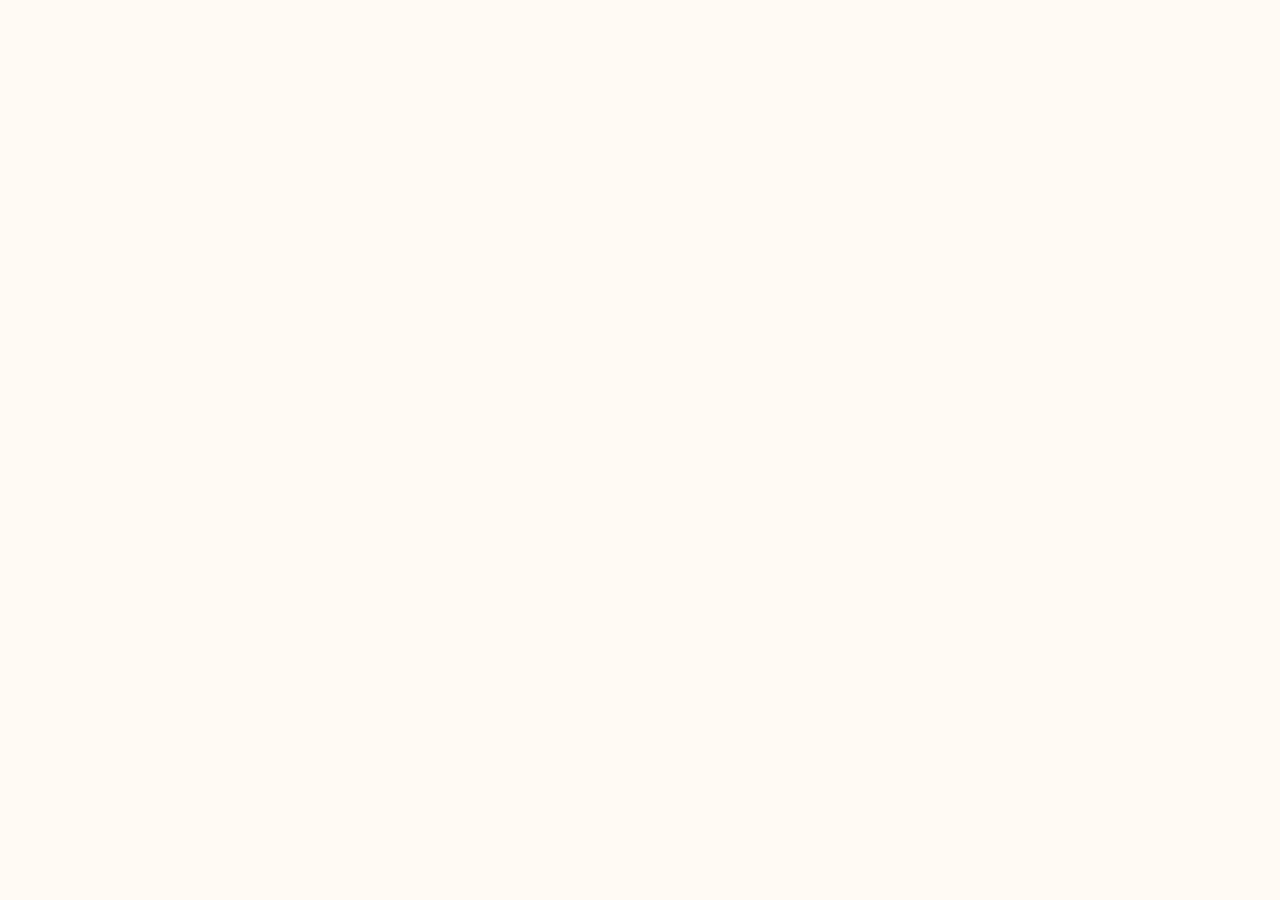
==== index.html @ 05011054 "Tier projection: exclude VoIP from unit count (VoIP doesn't pay bonus)" ====
<!DOCTYPE html>
<html lang="en">
<head>
  <meta charset="UTF-8">
  <meta name="viewport" content="width=device-width, initial-scale=1.0">
  <title>aptel</title>

  <!-- Favicon (swaps to white on dark tab bars) -->
  <link rel="icon" type="image/png" href="references/logos/aptel-symbol-black.png" media="(prefers-color-scheme: light)">
  <link rel="icon" type="image/png" href="references/logos/aptel-symbol-white.png" media="(prefers-color-scheme: dark)">

  <!-- Fonts -->
  <link rel="preconnect" href="https://fonts.googleapis.com">
  <link rel="preconnect" href="https://fonts.gstatic.com" crossorigin>
  <link href="https://fonts.googleapis.com/css2?family=DM+Sans:wght@400;500;600;700;800&family=Inter:wght@400;500;600;700;800&display=swap" rel="stylesheet">

  <!-- Chart.js -->
  <script src="https://cdn.jsdelivr.net/npm/chart.js@4.4.1/dist/chart.umd.min.js"></script>

  <!-- Styles -->
  <link rel="stylesheet" href="css/styles.css?v=20260312i">
</head>
<body>

<!-- ═══════════════════════════════════════════════════════
     LOGIN SCREEN
     ═══════════════════════════════════════════════════════ -->
<div id="login-screen" class="login-screen" style="display:none">
  <div class="login-card">
    <div class="login-logo-wrap"><img id="login-logo" src="references/logos/aptel-symbol-black.png" alt="Aptel"></div>
    <div class="login-step-title">Sign In</div>
    <div class="login-step-subtitle">Enter your email to access the dashboard</div>

    <!-- STEP 1: Email -->
    <div id="login-email-wrap">
      <input id="login-email" class="login-input" type="email" placeholder="Enter your email" autocomplete="email">
    </div>

    <!-- STEP 2a: Enter existing PIN -->
    <div id="login-pin-wrap" style="display:none">
      <input id="login-pin" class="login-input login-pin-input" type="password" inputmode="numeric" pattern="[0-9]*" maxlength="6" placeholder="Enter your PIN" autocomplete="off">
    </div>

    <!-- STEP 2b: Create new PIN (first login) -->
    <div id="login-pin-create-wrap" style="display:none">
      <input id="login-pin-new" class="login-input login-pin-input" type="password" inputmode="numeric" pattern="[0-9]*" maxlength="6" placeholder="Create a 4-6 digit PIN" autocomplete="off">
      <input id="login-pin-confirm" class="login-input login-pin-input" type="password" inputmode="numeric" pattern="[0-9]*" maxlength="6" placeholder="Confirm your PIN" autocomplete="off">
    </div>

    <button id="login-btn" class="login-btn">Continue</button>
    <div id="login-error" class="login-error"></div>

    <div id="login-back-link" style="display:none">&larr; Use a different email</div>
  </div>
</div>

<!-- ═══════════════════════════════════════════════════════
     LOADING SCREEN
     ═══════════════════════════════════════════════════════ -->
<div id="loading-screen" style="display:flex;position:fixed;inset:0;z-index:9000;background:#FEFAF3;align-items:center;justify-content:center;flex-direction:column">
  <img id="loading-logo" src="references/logos/aptel-full-black.png" alt="Aptel" style="height:80px;max-width:260px;width:auto;margin-bottom:28px;opacity:0.85;object-fit:contain">
  <div class="loading-spinner"></div>
  <div id="loading-text" style="margin-top:20px;font-family:'Cerebri Sans','DM Sans','Inter',sans-serif;font-size:13px;font-weight:600;letter-spacing:1px;text-transform:uppercase;color:#708090">Loading...</div>
</div>

<!-- ═══════════════════════════════════════════════════════
     MAIN CONTAINER
     ═══════════════════════════════════════════════════════ -->
<div class="container" style="display:none">

  <!-- HEADER (sticky) -->
  <header>
    <div class="header-top">
      <div class="logo-area">
        <img id="header-office-icon" class="header-office-icon" src="references/logos/aptel-symbol-black.png" alt="Office">
        <span id="header-office-name" class="header-office-name"></span>
        <div class="header-label-group">
          <span class="week-label">Weekly Leaderboard</span>
          <div class="live-badge">
            <span class="live-dot"></span>
            Live
          </div>
        </div>
      </div>

      <div class="header-right">
        <span id="last-updated-text" class="last-updated"></span>
        <button class="refresh-btn" onclick="App.manualRefresh()" title="Refresh data">
          <svg width="14" height="14" viewBox="0 0 24 24" fill="none" stroke="currentColor" stroke-width="2.5" stroke-linecap="round" stroke-linejoin="round">
            <path d="M23 4v6h-6"/>
            <path d="M1 20v-6h6"/>
            <path d="M3.51 9a9 9 0 0114.85-3.36L23 10M1 14l4.64 4.36A9 9 0 0020.49 15"/>
          </svg>
        </button>
        <div id="office-switcher" style="display:none;position:relative">
          <button id="office-switcher-btn" onclick="App.toggleOfficeSwitcher()"
            style="display:flex;align-items:center;gap:6px;background:none;border:1px solid rgba(0,0,0,0.2);border-radius:8px;padding:5px 12px;color:var(--white);font-family:'Neue Haas Grotesk','Helvetica Neue','Inter',sans-serif;font-size:11px;font-weight:700;letter-spacing:0.5px;cursor:pointer">
            <span id="office-switcher-name" style="max-width:120px;overflow:hidden;text-overflow:ellipsis;white-space:nowrap"></span>
            <svg width="10" height="10" viewBox="0 0 24 24" fill="none" stroke="currentColor" stroke-width="3" stroke-linecap="round" stroke-linejoin="round"><path d="M6 9l6 6 6-6"/></svg>
          </button>
          <div id="office-switcher-menu" style="display:none;position:absolute;top:100%;right:0;margin-top:4px;min-width:180px;background:#FFFFFF;border:1px solid rgba(0,0,0,0.15);border-radius:10px;box-shadow:0 8px 24px rgba(0,0,0,0.12);z-index:100;overflow:hidden"></div>
        </div>
        <div id="header-user-info" style="display:none;text-align:right;margin-right:2px">
          <div id="header-user-name" style="font-family:'Neue Montreal','Inter',sans-serif;font-size:13px;font-weight:700;color:var(--white);letter-spacing:0.3px"></div>
          <div id="header-user-role" style="font-family:'Helvetica Neue','Inter',sans-serif;font-size:10px;color:var(--silver-dim);letter-spacing:0.3px;text-transform:uppercase"></div>
        </div>
        <button onclick="App.logout()" title="Sign out" style="background:none;border:1px solid rgba(229,86,74,0.3);border-radius:6px;padding:5px 10px;color:#E5564A;font-family:'Neue Haas Grotesk','Helvetica Neue','Inter',sans-serif;font-size:10px;font-weight:700;letter-spacing:0.5px;text-transform:uppercase;cursor:pointer">Logout</button>
      </div>
    </div>

    <!-- NAV TABS — grouped: Post Sale | Personal | Team | Office -->
    <nav id="main-nav">
      <!-- POST SALE (pinned left, own category) -->
      <button class="nav-tab" id="nav-post-sale" onclick="App.navTo('postSale')" style="display:none">Post Sale</button>
      <span class="nav-separator" id="nav-sep-0" style="display:none"></span>

      <!-- PERSONAL GROUP -->
      <button class="nav-tab" id="nav-profile" onclick="App.navTo('profile')">My Profile</button>
      <button class="nav-tab" id="nav-my-orders" onclick="App.navTo('myOrders')" style="display:none">My Orders</button>

      <!-- SEPARATOR 1: Personal | Team -->
      <span class="nav-separator" id="nav-sep-1" style="display:none"></span>

      <!-- TEAM GROUP -->
      <button class="nav-tab" id="nav-team" onclick="App.navTo('team')" style="display:none"><span id="nav-team-label">My Team</span></button>
      <button class="nav-tab nav-tab-edit" id="nav-team-edit" onclick="App.handleTeamEditClick()" title="Customize team" style="position:relative;display:none">
        <span id="edit-unlock-badge" style="display:none;position:absolute;top:2px;right:2px;width:8px;height:8px;background:#f97316;border-radius:50%;border:2px solid var(--black)"></span>
      </button>
      <button class="nav-tab" id="nav-team-roster" onclick="App.navTo('teamRoster')" style="display:none">Roster</button>

      <!-- SEPARATOR 2: Team | Office (or Personal | Office) -->
      <span class="nav-separator" id="nav-sep-2" style="display:none"></span>

      <!-- OFFICE GROUP -->
      <button class="nav-tab" id="nav-all-orders" onclick="App.navTo('allOrders')" style="display:none">All Orders</button>
      <button class="nav-tab" id="nav-people" onclick="App.navTo('roster')" style="position:relative;display:none">
        People
        <span id="roster-notif-badge" style="display:none;position:absolute;top:4px;right:4px;min-width:16px;height:16px;background:#f97316;border-radius:8px;border:2px solid var(--black);font-size:9px;font-weight:700;color:#fff;align-items:center;justify-content:center;padding:0 3px;font-family:'Helvetica Neue','Inter',sans-serif;letter-spacing:0">0</span>
      </button>
      <button class="nav-tab" id="nav-teams" onclick="App.navTo('teams')" style="display:none">Teams</button>
      <button class="nav-tab" id="nav-leaderboard" onclick="App.navTo('leaderboard')">Leaderboard</button>
      <button class="nav-tab" id="nav-payroll" onclick="App.navTo('payroll')" style="display:none">Payroll</button>
      <button class="nav-tab" id="nav-office" onclick="App.navTo('office')" style="display:none">Office</button>
    </nav>
  </header>

  <!-- ════════════════════════════════════════════════
       TEAM CUSTOMIZE MODAL
       ════════════════════════════════════════════════ -->
  <div id="team-customize-modal" style="display:none;position:fixed;inset:0;z-index:2000;background:rgba(0,0,0,0.35);align-items:center;justify-content:center">
    <div style="background:var(--card-bg);border:1px solid rgba(0,0,0,0.25);border-radius:16px;padding:32px;width:min(420px,90vw);box-shadow:0 8px 32px rgba(0,0,0,0.2)">
      <div style="font-family:'Neue Montreal','Inter',sans-serif;font-size:22px;font-weight:700;color:var(--white);margin-bottom:4px">Customize Your Team</div>
      <div style="font-size:12px;color:var(--silver-dim);margin-bottom:24px">Changes how your team appears on the leaderboard</div>
      <label style="font-family:'Helvetica Neue','Inter',sans-serif;font-size:11px;letter-spacing:0.5px;text-transform:uppercase;color:var(--silver-dim);display:block;margin-bottom:8px">Team Emoji</label>
      <div id="emoji-picker" style="display:flex;flex-wrap:wrap;gap:8px;margin-bottom:6px;font-size:22px"></div>
      <div style="font-size:11px;color:var(--silver-dim);margin-bottom:20px">Selected: <span id="emoji-display" style="font-size:18px"></span></div>
      <label style="font-family:'Helvetica Neue','Inter',sans-serif;font-size:11px;letter-spacing:0.5px;text-transform:uppercase;color:var(--silver-dim);display:block;margin-bottom:8px">Team Name</label>
      <input id="team-name-input" type="text" placeholder="Enter team name..."
        style="width:100%;box-sizing:border-box;background:#F5F2EE;border:1px solid rgba(0,0,0,0.3);border-radius:8px;padding:10px 14px;color:var(--white);font-family:'Cerebri Sans','DM Sans','Inter',sans-serif;font-size:15px;outline:none;margin-bottom:24px">
      <div style="display:flex;gap:10px">
        <button onclick="App.saveTeamCustomize()" style="flex:1;background:var(--blue-core);border:none;border-radius:8px;padding:10px;color:#fff;font-family:'Neue Haas Grotesk','Helvetica Neue','Inter',sans-serif;font-size:14px;font-weight:700;letter-spacing:0.5px;text-transform:uppercase;cursor:pointer">Save</button>
        <button onclick="App.closeTeamCustomize()" style="flex:1;background:#F5F2EE;border:1px solid rgba(0,0,0,0.2);border-radius:8px;padding:10px;color:var(--silver);font-family:'Neue Haas Grotesk','Helvetica Neue','Inter',sans-serif;font-size:14px;font-weight:700;letter-spacing:0.5px;text-transform:uppercase;cursor:pointer">Cancel</button>
      </div>
    </div>
  </div>

  <!-- ════════════════════════════════════════════════
       UNLOCK REQUEST MODAL (JD sees when not unlocked)
       ════════════════════════════════════════════════ -->
  <div id="unlock-request-modal" style="display:none;position:fixed;inset:0;z-index:2000;background:rgba(0,0,0,0.35);align-items:center;justify-content:center">
    <div style="background:var(--card-bg);border:1px solid rgba(0,0,0,0.25);border-radius:16px;padding:32px;width:min(400px,90vw);text-align:center;box-shadow:0 8px 32px rgba(0,0,0,0.2)">
      <div style="font-size:40px;margin-bottom:12px"></div>
      <div style="font-family:'Neue Montreal','Inter',sans-serif;font-size:22px;font-weight:700;color:var(--white);margin-bottom:8px">Request Edit Access</div>
      <div style="font-size:13px;color:var(--silver-dim);margin-bottom:24px;line-height:1.6">Team customization requires approval from an Admin or Owner. Send a request to unlock this feature.</div>
      <div id="unlock-request-status"></div>
      <div style="display:flex;gap:10px">
        <button id="unlock-send-btn" onclick="App.sendUnlockRequest()" style="flex:1;background:var(--blue-core);border:none;border-radius:8px;padding:10px;color:#fff;font-family:'Neue Haas Grotesk','Helvetica Neue','Inter',sans-serif;font-size:14px;font-weight:700;letter-spacing:0.5px;text-transform:uppercase;cursor:pointer">Send Request</button>
        <button onclick="App.closeUnlockModal()" style="flex:1;background:#F5F2EE;border:1px solid rgba(0,0,0,0.2);border-radius:8px;padding:10px;color:var(--silver);font-family:'Neue Haas Grotesk','Helvetica Neue','Inter',sans-serif;font-size:14px;font-weight:700;letter-spacing:0.5px;text-transform:uppercase;cursor:pointer">Cancel</button>
      </div>
    </div>
  </div>

  <!-- ════════════════════════════════════════════════
       ROSTER PAGE (People Management)
       ════════════════════════════════════════════════ -->
  <div id="roster-page" style="display:none">
    <div style="max-width:1100px;margin:0 auto;padding:24px 0 80px">

      <!-- Header -->
      <div style="display:flex;align-items:center;justify-content:space-between;padding-bottom:20px;border-bottom:1px solid rgba(0,0,0,0.3);margin-bottom:28px">
        <div style="display:flex;align-items:center;gap:16px">
          <div>
            <div style="display:flex;align-items:center;gap:16px">
              <div style="font-family:'Neue Montreal','Inter',sans-serif;font-size:32px;font-weight:700;color:var(--white);letter-spacing:0.5px">People</div>
              <button id="add-member-btn" onclick="App.openAddMemberModal()" style="display:none;background:var(--blue-core);border:none;border-radius:8px;padding:8px 16px;color:#fff;font-family:'Neue Haas Grotesk','Helvetica Neue','Inter',sans-serif;font-size:12px;font-weight:700;letter-spacing:0.5px;text-transform:uppercase;cursor:pointer">+ Add Member</button>
              <button id="roster-refresh-btn" onclick="App.refreshRoster()" style="background:none;border:1px solid rgba(0,0,0,0.3);border-radius:8px;padding:8px 12px;color:var(--blue-core);font-family:'Neue Haas Grotesk','Helvetica Neue','Inter',sans-serif;font-size:12px;font-weight:700;letter-spacing:0.5px;text-transform:uppercase;cursor:pointer">&#x21bb; Refresh</button>
            </div>
            <div style="font-size:12px;color:var(--silver-dim);margin-top:4px" id="roster-subtitle"></div>
          </div>
        </div>
        <!-- Pending unlock requests badge -->
        <div id="pending-requests-section" style="display:none;background:rgba(249,115,22,0.12);border:1px solid rgba(249,115,22,0.3);border-radius:10px;padding:12px 16px">
          <div style="font-family:'Helvetica Neue','Inter',sans-serif;font-size:11px;letter-spacing:0.5px;text-transform:uppercase;color:#f97316;margin-bottom:8px">Pending Unlock Requests</div>
          <div id="pending-requests-list"></div>
        </div>
      </div>

      <!-- Active / Deactivated sub-tabs -->
      <div style="margin-bottom:16px">
        <div class="view-toggle-group">
          <button class="view-toggle active" id="roster-tab-active" onclick="Roster.setStatusTab('active')">Active</button>
          <button class="view-toggle" id="roster-tab-deactivated" onclick="Roster.setStatusTab('deactivated')">Deactivated</button>
        </div>
      </div>

      <!-- Filter Bar -->
      <div id="roster-filters" style="display:flex;flex-wrap:wrap;align-items:center;gap:10px;margin-bottom:16px">
        <input id="roster-search" type="text" placeholder="Search by name..."
          oninput="Roster.applyFilters()"
          style="flex:1;min-width:160px;background:#FFFFFF;border:1px solid rgba(0,0,0,0.2);border-radius:8px;padding:8px 12px;color:var(--white);font-family:'Cerebri Sans','DM Sans','Inter',sans-serif;font-size:13px;outline:none">
        <select id="roster-filter-team" onchange="Roster.applyFilters()"
          style="background:#FFFFFF;border:1px solid rgba(0,0,0,0.2);border-radius:8px;padding:8px 12px;color:var(--white);font-family:'Cerebri Sans','DM Sans','Inter',sans-serif;font-size:12px;cursor:pointer;outline:none">
          <option value="">All Teams</option>
        </select>
        <select id="roster-filter-role" onchange="Roster.applyFilters()"
          style="background:#FFFFFF;border:1px solid rgba(0,0,0,0.2);border-radius:8px;padding:8px 12px;color:var(--white);font-family:'Cerebri Sans','DM Sans','Inter',sans-serif;font-size:12px;cursor:pointer;outline:none">
          <option value="">All Roles</option>
        </select>
        <select id="roster-sort" onchange="Roster.applyFilters()"
          style="background:#FFFFFF;border:1px solid rgba(0,0,0,0.2);border-radius:8px;padding:8px 12px;color:var(--white);font-family:'Cerebri Sans','DM Sans','Inter',sans-serif;font-size:12px;cursor:pointer;outline:none">
          <option value="name-asc">Name A–Z</option>
          <option value="name-desc">Name Z–A</option>
          <option value="role-desc">Role (highest first)</option>
          <option value="role-asc">Role (lowest first)</option>
          <option value="team-asc">Team A–Z</option>
        </select>
      </div>

      <!-- Roster Table -->
      <div id="roster-count" style="font-family:'Helvetica Neue','Inter',sans-serif;font-size:11px;letter-spacing:0.5px;text-transform:uppercase;color:var(--silver-dim);margin-bottom:8px"></div>
      <div style="background:#FFFFFF;border:1px solid rgba(0,0,0,0.2);border-radius:12px;overflow:hidden">
        <table style="width:100%;border-collapse:collapse" id="roster-table">
          <thead>
            <tr style="background:#F5F2EE">
              <th style="text-align:left;padding:12px 16px;font-family:'Helvetica Neue','Inter',sans-serif;font-size:11px;letter-spacing:0.5px;color:var(--silver-dim);text-transform:uppercase">Name</th>
              <th style="text-align:left;padding:12px 16px;font-family:'Helvetica Neue','Inter',sans-serif;font-size:11px;letter-spacing:0.5px;color:var(--silver-dim);text-transform:uppercase">Role</th>
              <th style="text-align:left;padding:12px 16px;font-family:'Helvetica Neue','Inter',sans-serif;font-size:11px;letter-spacing:0.5px;color:var(--silver-dim);text-transform:uppercase">Team</th>
              <th style="text-align:left;padding:12px 16px;font-family:'Helvetica Neue','Inter',sans-serif;font-size:11px;letter-spacing:0.5px;color:var(--silver-dim);text-transform:uppercase">Phone</th>
              <th style="text-align:center;padding:12px 16px;font-family:'Helvetica Neue','Inter',sans-serif;font-size:11px;letter-spacing:0.5px;color:var(--silver-dim);text-transform:uppercase">Status</th>
            </tr>
          </thead>
          <tbody id="roster-body"></tbody>
        </table>
      </div>
    </div>
  </div>

  <!-- ════════════════════════════════════════════════
       TEAM ROSTER PAGE (Scoped Team Management)
       ════════════════════════════════════════════════ -->
  <div id="team-roster-page" style="display:none">
    <div style="max-width:1100px;margin:0 auto;padding:24px 0 80px">

      <!-- Header -->
      <div style="display:flex;align-items:center;justify-content:space-between;padding-bottom:20px;border-bottom:1px solid rgba(0,0,0,0.3);margin-bottom:28px">
        <div>
          <div style="display:flex;align-items:center;gap:16px">
            <div style="font-family:'Neue Montreal','Inter',sans-serif;font-size:32px;font-weight:700;color:var(--white);letter-spacing:0.5px" id="team-roster-title">Roster</div>
            <button id="team-roster-add-btn" onclick="App.openAddMemberModal(App._teamRosterTeamName)"
              style="background:var(--blue-core);border:none;border-radius:8px;padding:8px 16px;color:#fff;font-family:'Neue Haas Grotesk','Helvetica Neue','Inter',sans-serif;font-size:12px;font-weight:700;letter-spacing:0.5px;text-transform:uppercase;cursor:pointer">+ Add Member</button>
          </div>
          <div style="font-size:12px;color:var(--silver-dim);margin-top:4px" id="team-roster-subtitle"></div>
        </div>
      </div>

      <!-- Active / Deactivated sub-tabs -->
      <div style="margin-bottom:16px">
        <div class="view-toggle-group">
          <button class="view-toggle active" id="team-roster-tab-active" onclick="App.setTeamRosterStatusTab('active')">Active</button>
          <button class="view-toggle" id="team-roster-tab-deactivated" onclick="App.setTeamRosterStatusTab('deactivated')">Deactivated</button>
        </div>
      </div>

      <!-- Filters -->
      <div style="display:flex;flex-wrap:wrap;align-items:center;gap:10px;margin-bottom:16px">
        <input id="team-roster-search" type="text" placeholder="Search by name..."
          oninput="App.filterTeamRoster()"
          style="flex:1;min-width:160px;background:#FFFFFF;border:1px solid rgba(0,0,0,0.2);border-radius:8px;padding:8px 12px;color:var(--white);font-family:'Cerebri Sans','DM Sans','Inter',sans-serif;font-size:13px;outline:none">
      </div>

      <!-- Count -->
      <div id="team-roster-count" style="font-family:'Helvetica Neue','Inter',sans-serif;font-size:11px;letter-spacing:0.5px;text-transform:uppercase;color:var(--silver-dim);margin-bottom:8px"></div>

      <!-- Table -->
      <div style="background:#FFFFFF;border:1px solid rgba(0,0,0,0.2);border-radius:12px;overflow:hidden">
        <table style="width:100%;border-collapse:collapse">
          <thead>
            <tr style="background:#F5F2EE">
              <th style="text-align:left;padding:12px 16px;font-family:'Helvetica Neue','Inter',sans-serif;font-size:11px;letter-spacing:0.5px;color:var(--silver-dim);text-transform:uppercase">Name</th>
              <th style="text-align:left;padding:12px 16px;font-family:'Helvetica Neue','Inter',sans-serif;font-size:11px;letter-spacing:0.5px;color:var(--silver-dim);text-transform:uppercase">Role</th>
              <th style="text-align:center;padding:12px 16px;font-family:'Helvetica Neue','Inter',sans-serif;font-size:11px;letter-spacing:0.5px;color:var(--silver-dim);text-transform:uppercase">Status</th>
            </tr>
          </thead>
          <tbody id="team-roster-body"></tbody>
        </table>
      </div>
    </div>
  </div>

  <!-- ════════════════════════════════════════════════
       TEAMS MANAGEMENT PAGE
       ════════════════════════════════════════════════ -->
  <div id="teams-page" style="display:none">
    <div style="max-width:1100px;margin:0 auto;padding:24px 0 80px">
      <div style="display:flex;align-items:center;justify-content:space-between;padding-bottom:20px;border-bottom:1px solid rgba(0,0,0,0.3);margin-bottom:28px">
        <div>
          <div style="display:flex;align-items:center;gap:16px">
            <div style="font-family:'Neue Montreal','Inter',sans-serif;font-size:32px;font-weight:700;color:var(--white);letter-spacing:0.5px">Teams</div>
            <button id="create-team-btn" onclick="App.openCreateTeamModal()" style="background:var(--blue-core);border:none;border-radius:8px;padding:8px 16px;color:#fff;font-family:'Neue Haas Grotesk','Helvetica Neue','Inter',sans-serif;font-size:12px;font-weight:700;letter-spacing:0.5px;text-transform:uppercase;cursor:pointer">+ Create Team</button>
          </div>
          <div style="font-size:12px;color:var(--silver-dim);margin-top:4px" id="teams-subtitle"></div>
        </div>
      </div>
      <div style="background:#FFFFFF;border:1px solid rgba(0,0,0,0.2);border-radius:12px;overflow:hidden">
        <table style="width:100%;border-collapse:collapse">
          <thead>
            <tr style="background:#F5F2EE">
              <th style="text-align:left;padding:12px 16px;font-family:'Helvetica Neue','Inter',sans-serif;font-size:11px;letter-spacing:0.5px;color:var(--silver-dim);text-transform:uppercase">Team</th>
              <th style="text-align:left;padding:12px 16px;font-family:'Helvetica Neue','Inter',sans-serif;font-size:11px;letter-spacing:0.5px;color:var(--silver-dim);text-transform:uppercase">Leader</th>
              <th style="text-align:center;padding:12px 16px;font-family:'Helvetica Neue','Inter',sans-serif;font-size:11px;letter-spacing:0.5px;color:var(--silver-dim);text-transform:uppercase">Members</th>
              <th style="text-align:center;padding:12px 16px;font-family:'Helvetica Neue','Inter',sans-serif;font-size:11px;letter-spacing:0.5px;color:var(--silver-dim);text-transform:uppercase">Units (Wk)</th>
              <th style="text-align:right;padding:12px 16px;font-family:'Helvetica Neue','Inter',sans-serif;font-size:11px;letter-spacing:0.5px;color:var(--silver-dim);text-transform:uppercase">Actions</th>
            </tr>
          </thead>
          <tbody id="teams-tree-body"></tbody>
        </table>
      </div>
    </div>
  </div>

  <!-- ════════════════════════════════════════════════
       ALL ORDERS PAGE
       ════════════════════════════════════════════════ -->
  <div id="all-orders-page" style="display:none">
    <div style="max-width:1100px;margin:0 auto;padding:24px 0 80px">
      <div style="display:flex;align-items:center;justify-content:space-between;padding-bottom:20px;border-bottom:1px solid rgba(0,0,0,0.3);margin-bottom:28px">
        <div>
          <div style="font-family:'Neue Montreal','Inter',sans-serif;font-size:32px;font-weight:700;color:var(--white);letter-spacing:0.5px">All Orders</div>
          <div style="font-size:12px;color:var(--silver-dim);margin-top:4px" id="all-orders-page-subtitle"></div>
        </div>
      </div>
      <div style="display:flex;flex-wrap:wrap;align-items:center;gap:10px;margin-bottom:16px">
        <input id="all-orders-search" type="text" placeholder="Search by name or DSI..." oninput="Orders.applyFilters('all')" style="flex:1;min-width:160px;background:#FFFFFF;border:1px solid rgba(0,0,0,0.2);border-radius:8px;padding:8px 12px;color:var(--white);font-family:'Cerebri Sans','DM Sans','Inter',sans-serif;font-size:13px;outline:none">
        <select id="all-orders-filter-rep" onchange="Orders.applyFilters('all')" style="background:#FFFFFF;border:1px solid rgba(0,0,0,0.2);border-radius:8px;padding:8px 12px;color:var(--white);font-family:'Cerebri Sans','DM Sans','Inter',sans-serif;font-size:12px;cursor:pointer;outline:none">
          <option value="">All Reps</option>
        </select>
        <select id="all-orders-filter-date" onchange="Orders.applyFilters('all')" style="background:#FFFFFF;border:1px solid rgba(0,0,0,0.2);border-radius:8px;padding:8px 12px;color:var(--white);font-family:'Cerebri Sans','DM Sans','Inter',sans-serif;font-size:12px;cursor:pointer;outline:none">
          <option value="">All Dates</option>
          <option value="today">Today</option>
          <option value="yesterday">Yesterday</option>
          <option value="7">Past 7 Days</option>
          <option value="14">Past 14 Days</option>
          <option value="30">Past 30 Days</option>
        </select>
        <select id="all-orders-filter-product" onchange="Orders.applyFilters('all')" style="background:#FFFFFF;border:1px solid rgba(0,0,0,0.2);border-radius:8px;padding:8px 12px;color:var(--white);font-family:'Cerebri Sans','DM Sans','Inter',sans-serif;font-size:12px;cursor:pointer;outline:none">
          <option value="">All Products</option>
          <option value="air">Air</option>
          <option value="cell">Cell</option>
          <option value="fiber">Fiber</option>
          <option value="voip">VoIP</option>
        </select>
        <select id="all-orders-filter-status" onchange="Orders.applyFilters('all')" style="background:#FFFFFF;border:1px solid rgba(0,0,0,0.2);border-radius:8px;padding:8px 12px;color:var(--white);font-family:'Cerebri Sans','DM Sans','Inter',sans-serif;font-size:12px;cursor:pointer;outline:none">
          <option value="">All Statuses</option>
          <option value="Posted">Posted</option>
          <option value="Delivered">Delivered</option>
          <option value="Confirmed">Confirmed</option>
          <option value="Shipped">Shipped</option>
          <option value="Scheduled">Scheduled</option>
          <option value="Open">Open</option>
          <option value="Pending">Pending</option>
          <option value="Port Approved">Port Approved</option>
          <option value="Porting Issue">Porting Issue</option>
          <option value="Pending Install">Pending Install</option>
          <option value="BYOD">BYOD</option>
          <option value="Backordered">Backordered</option>
          <option value="Disconnected">Disconnected</option>
          <option value="Canceled">Canceled</option>
        </select>
        <label style="display:flex;align-items:center;gap:6px;font-family:'Cerebri Sans','DM Sans','Inter',sans-serif;font-size:12px;color:var(--white);cursor:pointer;white-space:nowrap">
          <input type="checkbox" id="all-orders-hide-completed" onchange="Orders.applyFilters('all')" style="cursor:pointer"> Hide Completed
        </label>
        <label style="display:flex;align-items:center;gap:6px;font-family:'Cerebri Sans','DM Sans','Inter',sans-serif;font-size:12px;color:var(--white);cursor:pointer;white-space:nowrap">
          <input type="checkbox" id="all-orders-hide-noted" onchange="Orders.applyFilters('all')" style="cursor:pointer"> Hide Recently Noted
        </label>
      </div>
      <div id="all-orders-count" style="font-family:'Helvetica Neue','Inter',sans-serif;font-size:11px;letter-spacing:0.5px;text-transform:uppercase;color:var(--silver-dim);margin-bottom:8px"></div>
      <div style="background:#FFFFFF;border:1px solid rgba(0,0,0,0.2);border-radius:12px;overflow:hidden">
        <table style="width:100%;border-collapse:collapse">
          <thead>
            <tr style="background:#F5F2EE">
              <th style="text-align:left;padding:12px;font-family:'Helvetica Neue','Inter',sans-serif;font-size:11px;letter-spacing:0.5px;color:var(--silver-dim);text-transform:uppercase">Rep</th>
              <th style="text-align:left;padding:12px;font-family:'Helvetica Neue','Inter',sans-serif;font-size:11px;letter-spacing:0.5px;color:var(--silver-dim);text-transform:uppercase">DSI</th>
              <th style="text-align:left;padding:12px;font-family:'Helvetica Neue','Inter',sans-serif;font-size:11px;letter-spacing:0.5px;color:var(--silver-dim);text-transform:uppercase">Date</th>
              <th style="text-align:left;padding:12px;font-family:'Helvetica Neue','Inter',sans-serif;font-size:11px;letter-spacing:0.5px;color:var(--silver-dim);text-transform:uppercase">Products</th>
              <th style="text-align:center;padding:12px;font-family:'Helvetica Neue','Inter',sans-serif;font-size:11px;letter-spacing:0.5px;color:var(--silver-dim);text-transform:uppercase">Status</th>
              <th style="text-align:left;padding:12px;font-family:'Helvetica Neue','Inter',sans-serif;font-size:11px;letter-spacing:0.5px;color:var(--silver-dim);text-transform:uppercase">Notes</th>
              <th style="padding:12px"></th>
            </tr>
          </thead>
          <tbody id="all-orders-body"></tbody>
        </table>
      </div>
    </div>
  </div>

  <!-- ════════════════════════════════════════════════
       MY ORDERS PAGE
       ════════════════════════════════════════════════ -->
  <div id="my-orders-page" style="display:none">
    <div style="max-width:1100px;margin:0 auto;padding:24px 0 80px">
      <div style="display:flex;align-items:center;justify-content:space-between;padding-bottom:20px;border-bottom:1px solid rgba(0,0,0,0.3);margin-bottom:28px">
        <div>
          <div style="font-family:'Neue Montreal','Inter',sans-serif;font-size:32px;font-weight:700;color:var(--white);letter-spacing:0.5px">My Orders</div>
          <div style="font-size:12px;color:var(--silver-dim);margin-top:4px" id="my-orders-page-subtitle"></div>
        </div>
      </div>
      <div style="display:flex;flex-wrap:wrap;align-items:center;gap:10px;margin-bottom:16px">
        <input id="my-orders-search" type="text" placeholder="Search by DSI..." oninput="Orders.applyFilters('my')" style="flex:1;min-width:160px;background:#FFFFFF;border:1px solid rgba(0,0,0,0.2);border-radius:8px;padding:8px 12px;color:var(--white);font-family:'Cerebri Sans','DM Sans','Inter',sans-serif;font-size:13px;outline:none">
        <select id="my-orders-filter-status" onchange="Orders.applyFilters('my')" style="background:#FFFFFF;border:1px solid rgba(0,0,0,0.2);border-radius:8px;padding:8px 12px;color:var(--white);font-family:'Cerebri Sans','DM Sans','Inter',sans-serif;font-size:12px;cursor:pointer;outline:none">
          <option value="">All Statuses</option>
          <option value="Posted">Posted</option>
          <option value="Delivered">Delivered</option>
          <option value="Confirmed">Confirmed</option>
          <option value="Shipped">Shipped</option>
          <option value="Scheduled">Scheduled</option>
          <option value="Open">Open</option>
          <option value="Pending">Pending</option>
          <option value="Port Approved">Port Approved</option>
          <option value="Porting Issue">Porting Issue</option>
          <option value="Pending Install">Pending Install</option>
          <option value="BYOD">BYOD</option>
          <option value="Backordered">Backordered</option>
          <option value="Disconnected">Disconnected</option>
          <option value="Canceled">Canceled</option>
        </select>
      </div>
      <div id="my-orders-count" style="font-family:'Helvetica Neue','Inter',sans-serif;font-size:11px;letter-spacing:0.5px;text-transform:uppercase;color:var(--silver-dim);margin-bottom:8px"></div>
      <div style="background:#FFFFFF;border:1px solid rgba(0,0,0,0.2);border-radius:12px;overflow:hidden">
        <table style="width:100%;border-collapse:collapse">
          <thead>
            <tr style="background:#F5F2EE">
              <th style="text-align:left;padding:12px;font-family:'Helvetica Neue','Inter',sans-serif;font-size:11px;letter-spacing:0.5px;color:var(--silver-dim);text-transform:uppercase">DSI</th>
              <th style="text-align:left;padding:12px;font-family:'Helvetica Neue','Inter',sans-serif;font-size:11px;letter-spacing:0.5px;color:var(--silver-dim);text-transform:uppercase">Date</th>
              <th style="text-align:left;padding:12px;font-family:'Helvetica Neue','Inter',sans-serif;font-size:11px;letter-spacing:0.5px;color:var(--silver-dim);text-transform:uppercase">Products</th>
              <th style="text-align:center;padding:12px;font-family:'Helvetica Neue','Inter',sans-serif;font-size:11px;letter-spacing:0.5px;color:var(--silver-dim);text-transform:uppercase">Status</th>
              <th style="text-align:left;padding:12px;font-family:'Helvetica Neue','Inter',sans-serif;font-size:11px;letter-spacing:0.5px;color:var(--silver-dim);text-transform:uppercase">Notes</th>
              <th style="padding:12px"></th>
            </tr>
          </thead>
          <tbody id="my-orders-body"></tbody>
        </table>
      </div>
    </div>
  </div>

  <!-- ════════════════════════════════════════════════
       OFFICE PAGE (Owner only)
       ════════════════════════════════════════════════ -->
  <div id="office-page" style="display:none">
    <div style="max-width:800px;margin:0 auto;padding:24px 0 80px">
      <div style="display:flex;align-items:center;gap:16px;margin-bottom:24px">
        <div>
          <div style="font-family:'Neue Montreal','Inter',sans-serif;font-size:32px;font-weight:700;letter-spacing:-0.5px;color:var(--white)">Office</div>
          <div style="font-size:12px;color:var(--silver-dim);margin-top:4px">Office-level settings and assignments</div>
        </div>
      </div>

      <div style="background:#FFFFFF;border:1px solid rgba(0,0,0,0.2);border-radius:12px;padding:24px;margin-bottom:16px">
        <div style="font-family:'Helvetica Neue','Inter',sans-serif;font-size:13px;font-weight:700;letter-spacing:0.5px;text-transform:uppercase;color:var(--silver-dim);margin-bottom:12px">Payroll Manager</div>
        <div style="font-size:12px;color:var(--silver-dim);margin-bottom:12px;line-height:1.5">Managed from the admin portal. Contact your admin to change.</div>
        <div id="office-payroll-info" style="font-family:'Cerebri Sans','DM Sans','Inter',sans-serif;font-size:14px;color:var(--white);padding:10px 14px;background:#F5F2EE;border-radius:8px;max-width:360px">Not assigned</div>
      </div>

      <div style="background:#FFFFFF;border:1px solid rgba(0,0,0,0.2);border-radius:12px;padding:24px;margin-bottom:16px">
        <div style="font-family:'Helvetica Neue','Inter',sans-serif;font-size:13px;font-weight:700;letter-spacing:0.5px;text-transform:uppercase;color:var(--silver-dim);margin-bottom:12px">Header Logo Style</div>
        <div style="font-size:12px;color:var(--silver-dim);margin-bottom:12px;line-height:1.5">Choose how your logo appears in the dashboard header bar.</div>
        <select id="office-header-logo-style" onchange="App._setHeaderLogoStyle(this.value)"
          style="width:100%;max-width:360px;background:#F5F2EE;border:1px solid rgba(0,0,0,0.25);border-radius:8px;color:var(--white);padding:10px 14px;font-family:'Cerebri Sans','DM Sans','Inter',sans-serif;font-size:14px;cursor:pointer;outline:none">
          <option value="full">Full Logo (best for wide/horizontal logos)</option>
          <option value="icon">Icon + Name (best for square logos)</option>
        </select>
        <div id="office-logo-style-saved" style="display:none;font-size:11px;color:var(--green);margin-top:8px;font-family:'Cerebri Sans','DM Sans','Inter',sans-serif;font-weight:700;letter-spacing:1px;text-transform:uppercase">Saved</div>
      </div>

    </div>
  </div>

  <!-- ════════════════════════════════════════════════
       PAYROLL PAGE (Owner + Payroll Manager)
       ════════════════════════════════════════════════ -->
  <div id="payroll-page" style="display:none">
    <div style="max-width:1100px;margin:0 auto;padding:24px 0 80px">
      <div style="display:flex;align-items:center;gap:16px;margin-bottom:24px">
        <div>
          <div style="font-family:'Neue Montreal','Inter',sans-serif;font-size:32px;font-weight:700;letter-spacing:-0.5px;color:var(--white)">Payroll</div>
          <div style="font-size:12px;color:var(--silver-dim);margin-top:4px" id="payroll-page-subtitle"></div>
        </div>
      </div>

      <div style="display:flex;gap:12px;align-items:center;margin-bottom:16px;flex-wrap:wrap">
        <input type="text" id="payroll-search" placeholder="Search by rep, DSI, or SPE..."
          oninput="App._filterPayrollOrders()"
          style="flex:1;min-width:200px;background:#FFFFFF;border:1px solid rgba(0,0,0,0.2);border-radius:8px;padding:8px 14px;color:var(--white);font-family:'Cerebri Sans','DM Sans','Inter',sans-serif;font-size:14px;outline:none">
        <label style="display:flex;align-items:center;gap:6px;cursor:pointer;font-family:'Cerebri Sans','DM Sans','Inter',sans-serif;font-size:12px;font-weight:600;color:var(--silver-dim);white-space:nowrap;user-select:none">
          <input type="checkbox" id="payroll-hide-paid" onchange="App._filterPayrollOrders()" style="accent-color:var(--sc-cyan);cursor:pointer;width:14px;height:14px">
          Hide fully paid
        </label>
      </div>

      <div id="payroll-count" style="font-family:'Helvetica Neue','Inter',sans-serif;font-size:11px;letter-spacing:0.5px;text-transform:uppercase;color:var(--silver-dim);margin-bottom:8px"></div>

      <div style="overflow-x:auto;border-radius:10px;border:1px solid rgba(0,0,0,0.2)">
        <table style="width:100%;border-collapse:collapse;background:#FFFFFF">
          <thead>
            <tr>
              <th style="padding:10px 16px;text-align:left;font-family:'Helvetica Neue','Inter',sans-serif;font-size:11px;font-weight:700;letter-spacing:0.5px;text-transform:uppercase;color:var(--silver-dim);border-bottom:1px solid rgba(0,0,0,0.2)">Rep</th>
              <th style="padding:10px 16px;text-align:left;font-family:'Helvetica Neue','Inter',sans-serif;font-size:11px;font-weight:700;letter-spacing:0.5px;text-transform:uppercase;color:var(--silver-dim);border-bottom:1px solid rgba(0,0,0,0.2)">Trainee</th>
              <th style="padding:10px 16px;text-align:left;font-family:'Helvetica Neue','Inter',sans-serif;font-size:11px;font-weight:700;letter-spacing:0.5px;text-transform:uppercase;color:var(--silver-dim);border-bottom:1px solid rgba(0,0,0,0.2)">DSI</th>
              <th style="padding:10px 16px;text-align:left;font-family:'Helvetica Neue','Inter',sans-serif;font-size:11px;font-weight:700;letter-spacing:0.5px;text-transform:uppercase;color:var(--silver-dim);border-bottom:1px solid rgba(0,0,0,0.2)">Date</th>
              <th style="padding:10px 16px;text-align:left;font-family:'Helvetica Neue','Inter',sans-serif;font-size:11px;font-weight:700;letter-spacing:0.5px;text-transform:uppercase;color:var(--silver-dim);border-bottom:1px solid rgba(0,0,0,0.2)">Products</th>
              <th style="padding:10px 16px;text-align:left;font-family:'Helvetica Neue','Inter',sans-serif;font-size:11px;font-weight:700;letter-spacing:0.5px;text-transform:uppercase;color:var(--silver-dim);border-bottom:1px solid rgba(0,0,0,0.2)">Paid Out</th>
              <th style="padding:10px 16px;text-align:center;font-family:'Helvetica Neue','Inter',sans-serif;font-size:11px;font-weight:700;letter-spacing:0.5px;text-transform:uppercase;color:var(--silver-dim);border-bottom:1px solid rgba(0,0,0,0.2)">Notes</th>
            </tr>
          </thead>
          <tbody id="payroll-body"></tbody>
        </table>
      </div>
    </div>
  </div>

  <!-- ════════════════════════════════════════════════
       ORDER NOTE MODAL
       ════════════════════════════════════════════════ -->
  <div id="order-note-modal" style="display:none;position:fixed;inset:0;z-index:2000;background:rgba(0,0,0,0.35);align-items:center;justify-content:center">
    <div style="background:var(--card-bg);border:1px solid rgba(0,0,0,0.25);border-radius:16px;padding:32px;width:min(480px,90vw);max-height:80vh;overflow-y:auto;box-shadow:0 8px 32px rgba(0,0,0,0.2)">
      <div id="order-note-dsi" style="font-family:'Neue Montreal','Inter',sans-serif;font-size:22px;font-weight:700;color:var(--white);margin-bottom:4px">Order Note</div>
      <div style="font-size:12px;color:var(--silver-dim);margin-bottom:20px">Add or view notes for this order</div>
      <div style="font-family:'Helvetica Neue','Inter',sans-serif;font-size:11px;letter-spacing:0.5px;text-transform:uppercase;color:var(--silver-dim);margin-bottom:8px">History</div>
      <div id="order-note-history" style="background:#F5F2EE;border:1px solid rgba(0,0,0,0.15);border-radius:10px;padding:12px 16px;margin-bottom:20px;max-height:200px;overflow-y:auto"></div>

      <!-- Tickets Section -->
      <div style="font-family:'Helvetica Neue','Inter',sans-serif;font-size:11px;letter-spacing:0.5px;text-transform:uppercase;color:var(--silver-dim);margin-bottom:8px">Tickets</div>
      <div id="order-note-tickets" style="background:#F5F2EE;border:1px solid rgba(0,0,0,0.15);border-radius:10px;padding:12px 16px;margin-bottom:12px;max-height:180px;overflow-y:auto"></div>
      <div style="font-family:'Helvetica Neue','Inter',sans-serif;font-size:11px;letter-spacing:0.5px;text-transform:uppercase;color:var(--silver-dim);margin-bottom:6px">Add Ticket</div>
      <div style="display:flex;gap:8px;margin-bottom:8px">
        <input id="ticket-id-input" type="text" placeholder="Ticket ID (e.g. TK-1234)" style="flex:1;box-sizing:border-box;background:#F5F2EE;border:1px solid rgba(0,0,0,0.3);border-radius:8px;padding:10px 14px;color:var(--white);font-family:'Cerebri Sans','DM Sans','Inter',sans-serif;font-size:13px;outline:none">
        <input id="ticket-text-input" type="text" placeholder="Description" style="flex:2;box-sizing:border-box;background:#F5F2EE;border:1px solid rgba(0,0,0,0.3);border-radius:8px;padding:10px 14px;color:var(--white);font-family:'Cerebri Sans','DM Sans','Inter',sans-serif;font-size:13px;outline:none">
      </div>
      <div id="ticket-error" style="color:#E5564A;font-size:12px;font-family:'Cerebri Sans','DM Sans','Inter',sans-serif;min-height:18px;margin-bottom:4px"></div>
      <button id="ticket-submit-btn" onclick="Orders.addTicket()" style="width:100%;background:rgba(44,110,106,0.15);border:1px solid rgba(44,110,106,0.3);border-radius:8px;padding:8px;color:var(--sc-cyan);font-family:'Neue Haas Grotesk','Helvetica Neue','Inter',sans-serif;font-size:13px;font-weight:700;letter-spacing:0.5px;text-transform:uppercase;cursor:pointer;margin-bottom:20px">ADD TICKET</button>

      <label style="font-family:'Helvetica Neue','Inter',sans-serif;font-size:11px;letter-spacing:0.5px;text-transform:uppercase;color:var(--silver-dim);display:block;margin-bottom:6px">Add Note</label>
      <textarea id="order-note-input" rows="3" placeholder="Type your note..." style="width:100%;box-sizing:border-box;background:#F5F2EE;border:1px solid rgba(0,0,0,0.3);border-radius:8px;padding:10px 14px;color:var(--white);font-family:'Cerebri Sans','DM Sans','Inter',sans-serif;font-size:14px;outline:none;resize:vertical;margin-bottom:12px"></textarea>
      <div id="order-note-error" style="color:#E5564A;font-size:12px;font-family:'Cerebri Sans','DM Sans','Inter',sans-serif;min-height:18px;margin-bottom:12px"></div>
      <div style="display:flex;gap:10px">
        <button id="order-note-submit-btn" onclick="Orders.submitNote()" style="flex:1;background:var(--blue-core);border:none;border-radius:8px;padding:10px;color:#fff;font-family:'Neue Haas Grotesk','Helvetica Neue','Inter',sans-serif;font-size:14px;font-weight:700;letter-spacing:0.5px;text-transform:uppercase;cursor:pointer">ADD NOTE</button>
        <button onclick="Orders.closeNoteModal()" style="flex:1;background:#F5F2EE;border:1px solid rgba(0,0,0,0.2);border-radius:8px;padding:10px;color:var(--silver);font-family:'Neue Haas Grotesk','Helvetica Neue','Inter',sans-serif;font-size:14px;font-weight:700;letter-spacing:0.5px;text-transform:uppercase;cursor:pointer">Close</button>
      </div>
    </div>
  </div>

  <!-- ════════════════════════════════════════════════
       ORDER EDIT MODAL
       ════════════════════════════════════════════════ -->
  <div id="order-edit-modal" style="display:none;position:fixed;inset:0;z-index:2000;background:rgba(0,0,0,0.35);align-items:center;justify-content:center">
    <div style="background:var(--card-bg);border:1px solid rgba(0,0,0,0.25);border-radius:16px;padding:32px;width:min(480px,90vw);max-height:85vh;overflow-y:auto;box-shadow:0 8px 32px rgba(0,0,0,0.2)">
      <div style="font-family:'Neue Montreal','Inter',sans-serif;font-size:22px;font-weight:700;color:var(--white);margin-bottom:4px">Edit Order</div>
      <div style="font-size:12px;color:var(--silver-dim);margin-bottom:20px">Modify order details</div>

      <label style="font-family:'Helvetica Neue','Inter',sans-serif;font-size:11px;letter-spacing:0.5px;text-transform:uppercase;color:var(--silver-dim);display:block;margin-bottom:6px">Rep Name</label>
      <input id="order-edit-rep" type="text" placeholder="Rep name"
        style="width:100%;box-sizing:border-box;background:#F5F2EE;border:1px solid rgba(0,0,0,0.3);border-radius:8px;padding:10px 14px;color:var(--white);font-family:'Cerebri Sans','DM Sans','Inter',sans-serif;font-size:14px;outline:none;margin-bottom:14px">

      <label style="font-family:'Helvetica Neue','Inter',sans-serif;font-size:11px;letter-spacing:0.5px;text-transform:uppercase;color:var(--silver-dim);display:block;margin-bottom:6px">DSI</label>
      <input id="order-edit-dsi" type="text" placeholder="DSI number"
        style="width:100%;box-sizing:border-box;background:#F5F2EE;border:1px solid rgba(0,0,0,0.3);border-radius:8px;padding:10px 14px;color:var(--white);font-family:'Cerebri Sans','DM Sans','Inter',sans-serif;font-size:14px;outline:none;margin-bottom:14px">

      <label style="font-family:'Helvetica Neue','Inter',sans-serif;font-size:11px;letter-spacing:0.5px;text-transform:uppercase;color:var(--silver-dim);display:block;margin-bottom:6px">Date of Sale</label>
      <input id="order-edit-date" type="date"
        style="width:100%;box-sizing:border-box;background:#F5F2EE;border:1px solid rgba(0,0,0,0.3);border-radius:8px;padding:10px 14px;color:var(--white);font-family:'Cerebri Sans','DM Sans','Inter',sans-serif;font-size:14px;outline:none;margin-bottom:14px">

      <div style="display:flex;gap:10px;margin-bottom:14px">
        <div style="flex:1">
          <label style="font-family:'Helvetica Neue','Inter',sans-serif;font-size:11px;letter-spacing:0.5px;text-transform:uppercase;color:var(--silver-dim);display:block;margin-bottom:6px">Air</label>
          <input id="order-edit-air" type="number" min="0" value="0"
            style="width:100%;box-sizing:border-box;background:#F5F2EE;border:1px solid rgba(0,0,0,0.3);border-radius:8px;padding:10px 14px;color:var(--white);font-family:'Cerebri Sans','DM Sans','Inter',sans-serif;font-size:14px;outline:none">
        </div>
        <div style="flex:1">
          <label style="font-family:'Helvetica Neue','Inter',sans-serif;font-size:11px;letter-spacing:0.5px;text-transform:uppercase;color:var(--silver-dim);display:block;margin-bottom:6px">Cell</label>
          <input id="order-edit-cell" type="number" min="0" value="0"
            style="width:100%;box-sizing:border-box;background:#F5F2EE;border:1px solid rgba(0,0,0,0.3);border-radius:8px;padding:10px 14px;color:var(--white);font-family:'Cerebri Sans','DM Sans','Inter',sans-serif;font-size:14px;outline:none">
        </div>
      </div>

      <div style="display:flex;gap:10px;margin-bottom:14px">
        <div style="flex:1">
          <label style="font-family:'Helvetica Neue','Inter',sans-serif;font-size:11px;letter-spacing:0.5px;text-transform:uppercase;color:var(--silver-dim);display:block;margin-bottom:6px">Fiber</label>
          <input id="order-edit-fiber" type="number" min="0" value="0"
            style="width:100%;box-sizing:border-box;background:#F5F2EE;border:1px solid rgba(0,0,0,0.3);border-radius:8px;padding:10px 14px;color:var(--white);font-family:'Cerebri Sans','DM Sans','Inter',sans-serif;font-size:14px;outline:none">
        </div>
        <div style="flex:1">
          <label style="font-family:'Helvetica Neue','Inter',sans-serif;font-size:11px;letter-spacing:0.5px;text-transform:uppercase;color:var(--silver-dim);display:block;margin-bottom:6px">VoIP</label>
          <input id="order-edit-voip" type="number" min="0" value="0"
            style="width:100%;box-sizing:border-box;background:#F5F2EE;border:1px solid rgba(0,0,0,0.3);border-radius:8px;padding:10px 14px;color:var(--white);font-family:'Cerebri Sans','DM Sans','Inter',sans-serif;font-size:14px;outline:none">
        </div>
      </div>

      <label style="font-family:'Helvetica Neue','Inter',sans-serif;font-size:11px;letter-spacing:0.5px;text-transform:uppercase;color:var(--silver-dim);display:block;margin-bottom:6px">Status</label>
      <select id="order-edit-status"
        style="width:100%;box-sizing:border-box;background:#F5F2EE;border:1px solid rgba(0,0,0,0.3);border-radius:8px;padding:10px 14px;color:var(--white);font-family:'Cerebri Sans','DM Sans','Inter',sans-serif;font-size:14px;cursor:pointer;outline:none;margin-bottom:14px">
        <option value="Pending">Pending</option>
        <option value="Active">Active</option>
        <option value="Complete">Complete</option>
        <option value="Cancelled">Cancelled</option>
      </select>

      <div id="order-edit-error" style="color:#E5564A;font-size:12px;font-family:'Cerebri Sans','DM Sans','Inter',sans-serif;min-height:18px;margin-bottom:12px"></div>
      <div style="display:flex;gap:10px">
        <button id="order-edit-submit-btn" onclick="Orders.submitEdit()" style="flex:1;background:var(--blue-core);border:none;border-radius:8px;padding:10px;color:#fff;font-family:'Neue Haas Grotesk','Helvetica Neue','Inter',sans-serif;font-size:14px;font-weight:700;letter-spacing:0.5px;text-transform:uppercase;cursor:pointer">SAVE CHANGES</button>
        <button onclick="Orders.closeEditModal()" style="flex:1;background:#F5F2EE;border:1px solid rgba(0,0,0,0.2);border-radius:8px;padding:10px;color:var(--silver);font-family:'Neue Haas Grotesk','Helvetica Neue','Inter',sans-serif;font-size:14px;font-weight:700;letter-spacing:0.5px;text-transform:uppercase;cursor:pointer">Cancel</button>
      </div>
    </div>
  </div>

  <!-- ════════════════════════════════════════════════
       CREATE/EDIT TEAM MODAL
       ════════════════════════════════════════════════ -->
  <div id="team-crud-modal" style="display:none;position:fixed;inset:0;z-index:2000;background:rgba(0,0,0,0.35);align-items:center;justify-content:center">
    <div style="background:var(--card-bg);border:1px solid rgba(0,0,0,0.25);border-radius:16px;padding:32px;width:min(420px,90vw);box-shadow:0 8px 32px rgba(0,0,0,0.2)">
      <div id="team-modal-title" style="font-family:'Neue Montreal','Inter',sans-serif;font-size:22px;font-weight:700;color:var(--white);margin-bottom:4px">Create Team</div>
      <div style="font-size:12px;color:var(--silver-dim);margin-bottom:24px">Set up a team in the hierarchy</div>
      <input type="hidden" id="team-modal-id">

      <label style="font-family:'Helvetica Neue','Inter',sans-serif;font-size:11px;letter-spacing:0.5px;text-transform:uppercase;color:var(--silver-dim);display:block;margin-bottom:6px">Team Name</label>
      <input id="team-modal-name" type="text" placeholder="e.g. Alpha Squad"
        style="width:100%;box-sizing:border-box;background:#F5F2EE;border:1px solid rgba(0,0,0,0.3);border-radius:8px;padding:10px 14px;color:var(--white);font-family:'Cerebri Sans','DM Sans','Inter',sans-serif;font-size:15px;outline:none;margin-bottom:16px">

      <div style="display:flex;gap:12px;margin-bottom:16px">
        <div style="flex:1">
          <label style="font-family:'Helvetica Neue','Inter',sans-serif;font-size:11px;letter-spacing:0.5px;text-transform:uppercase;color:var(--silver-dim);display:block;margin-bottom:6px">Parent Team</label>
          <select id="team-modal-parent"
            style="width:100%;background:#F5F2EE;border:1px solid rgba(0,0,0,0.3);border-radius:8px;padding:10px 14px;color:var(--white);font-family:'Cerebri Sans','DM Sans','Inter',sans-serif;font-size:14px;cursor:pointer;outline:none">
            <option value="">None (Top Level)</option>
          </select>
        </div>
        <div style="flex:1">
          <label style="font-family:'Helvetica Neue','Inter',sans-serif;font-size:11px;letter-spacing:0.5px;text-transform:uppercase;color:var(--silver-dim);display:block;margin-bottom:6px">Leader</label>
          <select id="team-modal-leader"
            style="width:100%;background:#F5F2EE;border:1px solid rgba(0,0,0,0.3);border-radius:8px;padding:10px 14px;color:var(--white);font-family:'Cerebri Sans','DM Sans','Inter',sans-serif;font-size:14px;cursor:pointer;outline:none">
            <option value="">Unassigned</option>
          </select>
        </div>
      </div>

      <label style="font-family:'Helvetica Neue','Inter',sans-serif;font-size:11px;letter-spacing:0.5px;text-transform:uppercase;color:var(--silver-dim);display:block;margin-bottom:6px">Emoji</label>
      <div style="display:flex;align-items:center;gap:12px;margin-bottom:16px">
        <div id="team-modal-emoji-display" style="font-size:28px;width:40px;text-align:center">⚡</div>
        <div id="team-modal-emoji-picker" style="display:flex;flex-wrap:wrap;gap:2px"></div>
      </div>

      <div id="team-modal-error" style="color:#E5564A;font-size:12px;font-family:'Cerebri Sans','DM Sans','Inter',sans-serif;min-height:18px;margin-bottom:12px"></div>

      <div style="display:flex;gap:10px">
        <button id="team-modal-submit" onclick="App.submitTeamModal()" style="flex:1;background:var(--blue-core);border:none;border-radius:8px;padding:10px;color:#fff;font-family:'Neue Haas Grotesk','Helvetica Neue','Inter',sans-serif;font-size:14px;font-weight:700;letter-spacing:0.5px;text-transform:uppercase;cursor:pointer">CREATE TEAM</button>
        <button onclick="App.closeTeamCrudModal()" style="flex:1;background:#F5F2EE;border:1px solid rgba(0,0,0,0.2);border-radius:8px;padding:10px;color:var(--silver);font-family:'Neue Haas Grotesk','Helvetica Neue','Inter',sans-serif;font-size:14px;font-weight:700;letter-spacing:0.5px;text-transform:uppercase;cursor:pointer">Cancel</button>
      </div>
    </div>
  </div>

  <!-- ════════════════════════════════════════════════
       ADD MEMBER MODAL (JD+ only)
       ════════════════════════════════════════════════ -->
  <div id="add-member-modal" style="display:none;position:fixed;inset:0;z-index:2000;background:rgba(0,0,0,0.35);align-items:center;justify-content:center">
    <div style="background:var(--card-bg);border:1px solid rgba(0,0,0,0.25);border-radius:16px;padding:32px;width:min(420px,90vw);box-shadow:0 8px 32px rgba(0,0,0,0.2)">
      <div style="font-family:'Neue Montreal','Inter',sans-serif;font-size:22px;font-weight:700;color:var(--white);margin-bottom:4px">Add Team Member</div>
      <div style="font-size:12px;color:var(--silver-dim);margin-bottom:24px">Create a roster entry for a new rep or leader</div>

      <label style="font-family:'Helvetica Neue','Inter',sans-serif;font-size:11px;letter-spacing:0.5px;text-transform:uppercase;color:var(--silver-dim);display:block;margin-bottom:6px">Email</label>
      <input id="add-member-email" type="email" placeholder="rep@example.com"
        style="width:100%;box-sizing:border-box;background:#F5F2EE;border:1px solid rgba(0,0,0,0.3);border-radius:8px;padding:10px 14px;color:var(--white);font-family:'Cerebri Sans','DM Sans','Inter',sans-serif;font-size:15px;outline:none;margin-bottom:16px">

      <label style="font-family:'Helvetica Neue','Inter',sans-serif;font-size:11px;letter-spacing:0.5px;text-transform:uppercase;color:var(--silver-dim);display:block;margin-bottom:6px">Name</label>
      <input id="add-member-name" type="text" placeholder="Full name"
        style="width:100%;box-sizing:border-box;background:#F5F2EE;border:1px solid rgba(0,0,0,0.3);border-radius:8px;padding:10px 14px;color:var(--white);font-family:'Cerebri Sans','DM Sans','Inter',sans-serif;font-size:15px;outline:none;margin-bottom:16px">

      <label style="font-family:'Helvetica Neue','Inter',sans-serif;font-size:11px;letter-spacing:0.5px;text-transform:uppercase;color:var(--silver-dim);display:block;margin-bottom:6px">Phone</label>
      <input id="add-member-phone" type="tel" placeholder="(555) 123-4567"
        style="width:100%;box-sizing:border-box;background:#F5F2EE;border:1px solid rgba(0,0,0,0.3);border-radius:8px;padding:10px 14px;color:var(--white);font-family:'Cerebri Sans','DM Sans','Inter',sans-serif;font-size:15px;outline:none;margin-bottom:16px">

      <div style="display:flex;gap:12px;margin-bottom:16px">
        <div style="flex:1">
          <label style="font-family:'Helvetica Neue','Inter',sans-serif;font-size:11px;letter-spacing:0.5px;text-transform:uppercase;color:var(--silver-dim);display:block;margin-bottom:6px">Team</label>
          <select id="add-member-team"
            style="width:100%;background:#F5F2EE;border:1px solid rgba(0,0,0,0.3);border-radius:8px;padding:10px 14px;color:var(--white);font-family:'Cerebri Sans','DM Sans','Inter',sans-serif;font-size:14px;cursor:pointer;outline:none">
            <option value="Unassigned">Unassigned</option>
            <option value="Aces">Aces</option>
            <option value="Squids">Squids</option>
            <option value="Grind Team">Grind Team</option>
            <option value="Queenz">Queenz</option>
            <option value="Different Breed">Different Breed</option>
            <option value="Sharks">Sharks</option>
            <option value="Dawgs">Dawgs</option>
          </select>
        </div>
        <div style="flex:1">
          <label style="font-family:'Helvetica Neue','Inter',sans-serif;font-size:11px;letter-spacing:0.5px;text-transform:uppercase;color:var(--silver-dim);display:block;margin-bottom:6px">Rank</label>
          <select id="add-member-rank"
            style="width:100%;background:#F5F2EE;border:1px solid rgba(0,0,0,0.3);border-radius:8px;padding:10px 14px;color:var(--white);font-family:'Cerebri Sans','DM Sans','Inter',sans-serif;font-size:14px;cursor:pointer;outline:none">
            <option value="rep">Client Rep</option>
            <option value="l1">Team Leader</option>
            <option value="jd">Jr. Director</option>
            <option value="admin">Admin</option>
            <option value="manager">Manager</option>
          </select>
        </div>
      </div>

      <div id="add-member-error" style="color:#E5564A;font-size:12px;font-family:'Cerebri Sans','DM Sans','Inter',sans-serif;min-height:18px;margin-bottom:12px"></div>

      <div style="display:flex;gap:10px">
        <button onclick="App.submitAddMember()" style="flex:1;background:var(--blue-core);border:none;border-radius:8px;padding:10px;color:#fff;font-family:'Neue Haas Grotesk','Helvetica Neue','Inter',sans-serif;font-size:14px;font-weight:700;letter-spacing:0.5px;text-transform:uppercase;cursor:pointer">Add Member</button>
        <button onclick="App.closeAddMemberModal()" style="flex:1;background:#F5F2EE;border:1px solid rgba(0,0,0,0.2);border-radius:8px;padding:10px;color:var(--silver);font-family:'Neue Haas Grotesk','Helvetica Neue','Inter',sans-serif;font-size:14px;font-weight:700;letter-spacing:0.5px;text-transform:uppercase;cursor:pointer">Cancel</button>
      </div>
    </div>
  </div>

  <!-- ════════════════════════════════════════════════
       LEADERBOARD SECTION (toggleable)
       ════════════════════════════════════════════════ -->
  <div id="leaderboard-section" style="display:none">

  <!-- ════════════════════════════════════════════════
       HERO STATS BAR
       ════════════════════════════════════════════════ -->
  <div class="hero-bar">
    <div class="hero-stat">
      <div class="hero-stat-label">Week Orders</div>
      <div class="hero-stat-value" id="hero-yeses">&mdash;</div>
    </div>
    <div class="hero-divider"></div>
    <div class="hero-stat">
      <div class="hero-stat-label">Week Units</div>
      <div class="hero-stat-value hero-units" id="hero-units">&mdash;</div>
    </div>
  </div>

  <!-- ════════════════════════════════════════════════
       TOP PERFORMERS (Podiums)
       ════════════════════════════════════════════════ -->
  <div class="section">
    <div class="section-header">
      <span class="section-icon"></span>
      <span class="section-title">Top Performers</span>
      <div class="section-line"></div>
      <span class="section-count">This week</span>
    </div>
    <div style="margin-bottom:12px;font-family:'Helvetica Neue','Inter',sans-serif;font-size:11px;letter-spacing:0.5px;color:var(--silver-dim);text-transform:uppercase">Individuals</div>
    <div class="podium-wrap" id="podium" style="margin-bottom:32px"></div>
    <div style="margin-bottom:12px;font-family:'Helvetica Neue','Inter',sans-serif;font-size:11px;letter-spacing:0.5px;color:var(--silver-dim);text-transform:uppercase">Teams</div>
    <div class="podium-wrap" id="team-podium"></div>
  </div>

  <!-- ════════════════════════════════════════════════
       OFFICE LEADERBOARD
       ════════════════════════════════════════════════ -->
  <div class="section">
    <div class="section-header">
      <span class="section-icon"></span>
      <span class="section-title">Office Leaderboard</span>
      <div class="section-line"></div>
      <div class="view-toggle-group">
        <button class="view-toggle active" onclick="Render.setView('days')" id="vt-days" data-view="days">Days</button>
        <button class="view-toggle" onclick="Render.setView('weeks')" id="vt-weeks" data-view="weeks">Weeks</button>
      </div>
      <span class="section-count" id="member-count"></span>
    </div>
    <div class="table-scroll">
      <div class="table-wrap">
        <table id="main-table">
          <thead>
            <tr class="day-group"></tr>
            <tr></tr>
          </thead>
          <tbody id="main-body"></tbody>
        </table>
      </div>
    </div>
  </div>

  <!-- ════════════════════════════════════════════════
       TEAM RANKINGS
       ════════════════════════════════════════════════ -->
  <div class="section">
    <div class="section-header">
      <span class="section-icon"></span>
      <span class="section-title">Team Rankings</span>
      <div class="section-line"></div>
      <span class="section-count" id="team-count"></span>
    </div>
    <div class="team-grid" id="team-grid"></div>
  </div>

  </div><!-- /#leaderboard-section -->

  <!-- ════════════════════════════════════════════════
       POST SALE PAGE (multi-step wizard)
       ════════════════════════════════════════════════ -->
  <div id="post-sale-page" style="display:none">
    <div style="max-width:600px;margin:0 auto;padding:24px 16px 80px">
      <div class="post-sale-header">
        <div style="font-family:'Neue Montreal','Inter',sans-serif;font-size:28px;font-weight:700;color:var(--white);letter-spacing:0.5px">Post Sale</div>
        <div id="post-sale-subtitle" style="font-size:12px;color:var(--silver-dim);margin-top:4px"></div>
      </div>
      <div id="post-sale-steps" class="wizard-steps"></div>
      <div id="post-sale-body" class="wizard-body"></div>
      <div id="post-sale-nav" class="wizard-nav"></div>
    </div>
  </div>

  <!-- ════════════════════════════════════════════════
       FOOTER
       ════════════════════════════════════════════════ -->
  <footer style="text-align:center;padding:40px 24px 24px;opacity:0.5">
    <img src="references/logos/aptel-symbol-black.png" alt="Aptel" style="height:28px;width:auto;margin-bottom:8px" onerror="this.style.display='none'">
    <div style="font-family:'Helvetica Neue','Inter',sans-serif;font-size:10px;letter-spacing:0.5px;text-transform:uppercase;color:var(--silver-dim)">Powered by Aptel</div>
  </footer>

</div><!-- /.container -->

<!-- ═══════════════════════════════════════════════════════
     FULL PROFILE PAGE (overlay)
     ═══════════════════════════════════════════════════════ -->
<div id="profile-page">
  <div class="profile-page-inner" id="profile-page-inner"></div>
</div>

<!-- ═══════════════════════════════════════════════════════
     SCRIPTS (load order matters)
     ═══════════════════════════════════════════════════════ -->
<script src="js/config.js?v=20260307e"></script>
<script src="js/sheets-api.js?v=20260306a"></script>
<script src="js/data.js?v=20260309h"></script>
<script src="js/auth.js?v=20260307a"></script>
<script src="js/roster.js?v=20260307e"></script>
<script src="js/teams-manager.js?v=20260305h"></script>
<script src="js/render.js?v=20260312f"></script>
<script src="js/orders.js?v=20260305h"></script>
<script src="js/post-sale.js?v=20260311a"></script>
<script src="js/app.js?v=20260311a"></script>

</body>
</html>
---- css/styles.css ----
/* ══════════════════════════════════════════════════════
   Aptel — Sales Leaderboard Dashboard
   ══════════════════════════════════════════════════════ */

:root {
  /* ── Aptel Brand Palette ── */
  --sc-cyan:       #43B3AE;
  --sc-green:      #2E8B57;
  --sc-teal:       #43B3AE;
  --sc-navy:       #242124;
  --sc-steel:      #4A5568;

  /* Primary action (teal) */
  --blue-core:   #2C6E6A;
  --blue-deep:   #1E4F46;
  --blue-struct: #2C6E6A;

  /* Backgrounds — cream mode */
  --black:   #FEFAF3;
  --black-2: #F5F2EE;
  --black-3: #E8E4DF;
  --black-4: #D1CCC6;

  /* Text */
  --silver:     #4A5568;
  --silver-dim: #708090;
  --white:      #242124;

  /* Semantic colors */
  --red:        #E5564A;
  --red-bg:     rgba(229,86,74,0.10);
  --red-border: rgba(229,86,74,0.30);

  --yellow:        #f0b429;
  --yellow-bg:     rgba(240,180,41,0.14);
  --yellow-border: rgba(240,180,41,0.45);

  --green:        #2E8B57;
  --green-bg:     rgba(46,139,87,0.10);
  --green-border: rgba(46,139,87,0.30);

  --orange:        #f97316;
  --orange-bg:     rgba(249,115,22,0.12);
  --orange-border: rgba(249,115,22,0.30);

  /* Cards */
  --card-bg:     #FFFFFF;
  --card-border: rgba(0,0,0,0.08);

  /* ── Aptel Brand Typography ── */
  --font-heading:    'Neue Montreal', 'Inter', -apple-system, BlinkMacSystemFont, sans-serif;
  --font-subheading: 'Helvetica Neue', 'Inter', -apple-system, BlinkMacSystemFont, sans-serif;
  --font-body:       'Cerebri Sans', 'DM Sans', 'Inter', -apple-system, BlinkMacSystemFont, sans-serif;
  --font-button:     'Neue Haas Grotesk', 'Helvetica Neue', 'Inter', -apple-system, BlinkMacSystemFont, sans-serif;
}

* { margin: 0; padding: 0; box-sizing: border-box; }

body {
  background: #FEFAF3;
  color: var(--white);
  font-family: var(--font-body);
  min-height: 100vh;
  overflow-x: hidden;
}

body::before {
  content: none;
}

body::after { content: none; }

.container {
  position: relative;
  z-index: 1;
  max-width: 1300px;
  margin: 0 auto;
  padding: 0 24px 60px;
}

/* ── HEADER ── */
header {
  position: sticky;
  top: 0;
  z-index: 900;
  background: #FFFFFF;
  backdrop-filter: blur(12px);
  -webkit-backdrop-filter: blur(12px);
  padding: 12px 0 0;
  border-bottom: 1px solid rgba(0,0,0,0.08);
  margin: 0 -24px 28px;
  padding-left: 24px;
  padding-right: 24px;
  box-shadow: 0 2px 12px rgba(0,0,0,0.06);
}

.header-top {
  display: flex;
  align-items: center;
  justify-content: space-between;
  gap: 16px;
  margin-bottom: 8px;
}

.header-right {
  display: flex;
  align-items: center;
  gap: 10px;
  flex-shrink: 0;
}

.logo-area {
  display: flex;
  align-items: center;
  gap: 14px;
}

.header-office-icon {
  height: 36px;
  width: 36px;
  object-fit: contain;
  flex-shrink: 0;
}

/* Full-logo mode: wide horizontal logo instead of small icon */
.header-office-icon.header-logo-full {
  width: auto;
  height: 44px;
  max-width: 200px;
}

.header-office-name {
  font-family: var(--font-heading);
  font-size: 17px;
  font-weight: 700;
  color: var(--silver);
  letter-spacing: 0.3px;
  white-space: nowrap;
}

.header-label-group {
  display: flex;
  flex-direction: column;
  align-items: flex-start;
  gap: 2px;
  border-left: 1.5px solid rgba(0,0,0,0.12);
  padding-left: 14px;
  margin-left: 2px;
}

.week-label {
  font-family: var(--font-subheading);
  font-size: 13px;
  font-weight: 600;
  letter-spacing: 3px;
  text-transform: uppercase;
  color: var(--silver-dim);
}

.live-badge {
  display: inline-flex;
  align-items: center;
  gap: 5px;
  background: #2E8B57;
  border: none;
  border-radius: 12px;
  padding: 3px 10px;
  font-size: 9px;
  font-weight: 700;
  letter-spacing: 0.5px;
  color: #fff;
  text-transform: uppercase;
}

.live-dot {
  width: 6px;
  height: 6px;
  border-radius: 50%;
  background: #fff;
  animation: pulse 2s infinite;
}

@keyframes pulse {
  0%, 100% { opacity: 1; transform: scale(1); }
  50% { opacity: 0.4; transform: scale(0.7); }
}

/* ── SECTION ── */
.section {
  margin-bottom: 48px;
  animation: fadeUp 0.6s ease both;
}

.section:nth-child(2) { animation-delay: 0.1s; }
.section:nth-child(3) { animation-delay: 0.2s; }
.section:nth-child(4) { animation-delay: 0.3s; }

@keyframes fadeUp {
  from { opacity: 0; transform: translateY(20px); }
  to { opacity: 1; transform: translateY(0); }
}

.section-header {
  display: flex;
  align-items: center;
  gap: 14px;
  margin-bottom: 16px;
}

.section-icon { font-size: 20px; }

.section-title {
  font-family: var(--font-heading);
  font-size: 20px;
  font-weight: 700;
  letter-spacing: 3px;
  text-transform: uppercase;
  color: var(--silver);
}

.section-line {
  flex: 1;
  height: 1px;
  background: linear-gradient(90deg, rgba(0,0,0,0.5), transparent);
}

.section-count {
  font-family: var(--font-subheading);
  font-size: 13px;
  font-weight: 600;
  letter-spacing: 0.5px;
  color: var(--silver-dim);
}

/* ── TABLE ── */
.table-wrap { }

table {
  width: 100%;
  border-collapse: collapse;
  background: #FFFFFF;
}

thead tr {
  background: rgba(0,0,0,0.06);
  border-bottom: 1px solid rgba(0,0,0,0.1);
}

th {
  font-family: var(--font-subheading);
  font-size: 11px;
  font-weight: 700;
  letter-spacing: 0.5px;
  text-transform: uppercase;
  color: var(--silver-dim);
  padding: 5px 16px;
  text-align: center;
}

th.name-col { text-align: left; padding-left: 20px; }

/* Frozen rank + name columns */
thead th.sticky-rank,
thead th.sticky-name {
  position: sticky; z-index: 3; background: var(--card-bg);
}
thead th.sticky-rank { left: 0; }
thead th.sticky-name { left: 36px; }
td.rank {
  position: sticky; left: 0; z-index: 2; background: var(--card-bg);
}
td.name-cell {
  position: sticky; left: 36px; z-index: 2; background: var(--card-bg);
}
tbody tr:hover td.rank,
tbody tr:hover td.name-cell { background: #ededed; }
tr.own-row td.rank,
tr.own-row td.name-cell { background: #e2f0ef; }
tr.own-row:hover td.rank,
tr.own-row:hover td.name-cell { background: #d5e8e6; }
tr.leader-total-row td.rank,
tr.leader-total-row td.name-cell { background: #ebebeb; }
/* Shadow hint on frozen edge */
td.name-cell::after, thead th.sticky-name::after {
  content: ''; position: absolute; top: 0; right: -6px;
  width: 6px; height: 100%;
  background: linear-gradient(to right, rgba(0,0,0,0.06), transparent);
  pointer-events: none;
}

.day-group {
  background: rgba(0,0,0,0.05);
  font-size: 10px;
  letter-spacing: 0.5px;
  color: var(--silver-dim);
  border-bottom: 1px solid rgba(0,0,0,0.08);
}

tbody tr {
  border-bottom: 1px solid rgba(0,0,0,0.10);
  transition: background 0.2s;
  background: var(--card-bg);
}

tbody tr:last-child { border-bottom: none; }
tbody tr:hover { background: rgba(0,0,0,0.07); }

/* Rank */
.rank {
  font-family: var(--font-body);
  font-size: 13px;
  font-weight: 700;
  color: var(--silver-dim);
  padding: 0 6px 0 12px;
  text-align: center;
  width: 36px;
}

.rank-1 { color: #FFD700; }
.rank-2 { color: #C0C0C0; }
.rank-3 { color: #CD7F32; }
.rank-medal { font-size: 16px; }

/* Name */
.name-cell {
  padding: 4px 16px 4px 4px;
  text-align: left;
  line-height: 1.2;
}

.name-text {
  font-family: var(--font-body);
  font-size: 14px;
  font-weight: 700;
  letter-spacing: 0.5px;
  color: var(--white);
}

/* Value cells */
td.val {
  text-align: center;
  font-family: var(--font-body);
  font-size: 14px;
  font-weight: 600;
  padding: 4px 4px;
  min-width: 32px;
}

td.val-weekly {
  font-size: 16px;
  font-weight: 700;
  padding: 7px 10px;
  min-width: 56px;
}

td.val-4w {
  font-size: 16px;
  font-weight: 700;
  padding: 7px 10px;
  min-width: 64px;
  color: var(--silver);
}

/* Color states */
.c-red {
  color: #a80020;
  background: rgba(210,0,40,0.30);
  border-right: 3px solid #cc0028;
  font-weight: 700;
}
.c-yellow {
  color: #7a5200;
  background: rgba(220,160,0,0.35);
  border-right: 3px solid #b87c00;
  font-weight: 700;
}
.c-green {
  color: #005c2a;
  background: rgba(0,160,75,0.32);
  border-right: 3px solid #007a38;
  font-weight: 700;
}
.c-none  { color: var(--silver-dim); }
.c-zero  { color: rgba(0,0,0,0.2); }

/* Top performer glow */
tbody tr.top-row { background: rgba(0,0,0,0.04); }
tbody tr.top-row .name-text { color: var(--sc-cyan); }

/* Total row */
tr.total-row {
  background: rgba(255,255,255,0.4) !important;
  border-top: 1px solid rgba(0,0,0,0.3);
}
tr.total-row td {
  font-family: var(--font-body);
  font-weight: 700;
  font-size: 14px;
  letter-spacing: 1px;
  color: var(--silver);
  padding: 7px 6px;
}
tr.total-row .name-text {
  font-size: 13px;
  letter-spacing: 0.5px;
  text-transform: uppercase;
  color: var(--silver-dim);
}

/* Day / Week separators */
.day-sep { border-left: 1px solid rgba(0,0,0,0.15); }
.week-sep { border-left: 2px solid rgba(0,0,0,0.3); }

/* ── TEAM SECTION ── */
.team-grid {
  display: grid;
  grid-template-columns: repeat(auto-fill, minmax(180px, 1fr));
  gap: 12px;
}

.team-card {
  background: var(--card-bg);
  border: 1px solid var(--card-border);
  border-radius: 10px;
  padding: 20px 16px;
  display: flex;
  flex-direction: column;
  align-items: center;
  gap: 8px;
  transition: border-color 0.2s, transform 0.2s;
}

.team-card:hover {
  border-color: rgba(0,0,0,0.5);
  transform: translateY(-2px);
}

.team-card.rank-1-card {
  border-color: rgba(255,215,0,0.4);
  background: rgba(255,215,0,0.04);
}

.team-rank {
  font-family: var(--font-subheading);
  font-size: 11px;
  font-weight: 700;
  letter-spacing: 0.5px;
  color: var(--silver-dim);
  text-transform: uppercase;
}

.team-name {
  font-family: var(--font-heading);
  font-size: 18px;
  font-weight: 700;
  letter-spacing: 1px;
  color: var(--white);
  text-align: center;
}

.team-score {
  font-family: var(--font-heading);
  font-size: 36px;
  font-weight: 700;
  color: var(--sc-cyan);
  line-height: 1;
}

.team-label {
  font-size: 11px;
  color: var(--silver-dim);
  letter-spacing: 1px;
  text-transform: uppercase;
}

.col-group-header { background: rgba(0,0,0,0.04); }

/* ── HERO BAR ── */
.hero-bar {
  display: flex;
  align-items: center;
  justify-content: center;
  gap: 0;
  background: rgba(255,255,255,0.5);
  border: 1px solid rgba(0,0,0,0.3);
  border-radius: 14px;
  margin-bottom: 32px;
  overflow: hidden;
}

.hero-stat {
  flex: 1;
  display: flex;
  flex-direction: column;
  align-items: center;
  padding: 24px 40px;
  gap: 6px;
}

.hero-divider {
  width: 1px;
  height: 60px;
  background: rgba(0,0,0,0.3);
}

.hero-stat-label {
  font-family: var(--font-subheading);
  font-size: 12px;
  font-weight: 700;
  letter-spacing: 3px;
  text-transform: uppercase;
  color: var(--silver-dim);
}

.hero-stat-value {
  font-family: var(--font-heading);
  font-size: 56px;
  font-weight: 700;
  line-height: 1;
  color: var(--white);
}

.hero-units {
  background: linear-gradient(90deg, var(--sc-cyan), #60a5fa);
  -webkit-background-clip: text;
  -webkit-text-fill-color: transparent;
  background-clip: text;
}

/* ── PODIUM ── */
.podium-wrap {
  display: flex;
  gap: 16px;
  align-items: flex-end;
  justify-content: center;
}

.podium-card {
  flex: 1;
  max-width: 340px;
  border-radius: 12px;
  padding: 24px 20px 20px;
  display: flex;
  flex-direction: column;
  align-items: center;
  gap: 8px;
  position: relative;
  overflow: hidden;
  border: 1px solid rgba(0,0,0,0.2);
  background: rgba(255,255,255,0.5);
}

.podium-card::before {
  content: '';
  position: absolute;
  top: 0; left: 0; right: 0;
  height: 3px;
}

.podium-card.p1 {
  padding-top: 32px;
  border-color: rgba(255,215,0,0.4);
  background: linear-gradient(180deg, rgba(255,215,0,0.06) 0%, var(--black-2) 60%);
}
.podium-card.p1::before { background: linear-gradient(90deg, #FFD700, #fbbf24); }
.podium-card.p2::before { background: linear-gradient(90deg, #C0C0C0, #94a3b8); }
.podium-card.p3::before { background: linear-gradient(90deg, #CD7F32, #b45309); }

.podium-position { font-size: 28px; line-height: 1; }

.podium-name {
  font-family: var(--font-heading);
  font-size: 22px;
  font-weight: 700;
  letter-spacing: 1px;
  color: var(--white);
  text-align: center;
}

.podium-role {
  font-family: var(--font-subheading);
  font-size: 11px;
  font-weight: 600;
  letter-spacing: 0.5px;
  text-transform: uppercase;
  color: var(--silver-dim);
}
#team-podium .podium-role {
  font-size: 28px;
  letter-spacing: 0;
}

.podium-stats { display: flex; gap: 20px; margin-top: 8px; }
.podium-stat { display: flex; flex-direction: column; align-items: center; gap: 2px; }
.podium-stat-val {
  font-family: var(--font-heading);
  font-size: 32px;
  font-weight: 700;
  line-height: 1;
}
.podium-stat-val.units-val { color: var(--sc-cyan); }
.podium-stat-val.yeses-val { color: var(--silver); }
.podium-stat-lbl {
  font-size: 10px;
  font-weight: 600;
  letter-spacing: 0.5px;
  text-transform: uppercase;
  color: var(--silver-dim);
}

@media (max-width: 700px) {
  .podium-wrap { flex-direction: column; align-items: center; }
  .podium-card { max-width: 100%; width: 100%; }
}

/* ── Separator / group total rows ── */
tr.group-total-row td {
  font-family: var(--font-body);
  font-weight: 700;
  font-size: 13px;
  letter-spacing: 0.5px;
  text-transform: uppercase;
  padding: 10px 6px;
}
tr.leader-total-row td { background: rgba(0,0,0,0.08); color: var(--silver); }
tr.rep-total-row td    { background: rgba(249,115,22,0.15); color: #7a5200; }
tr.daily-total-row td  { background: rgba(0,0,0,0.04); color: var(--silver); font-weight: 700; }
tr.office-total-row td { background: rgba(0,0,0,0.08); color: var(--silver); font-weight: 700; font-size: 14px; }

/* Day border */
td.day-start, th.day-start { border-left: 2px solid rgba(0,0,0,0.12) !important; }
td.week-start, th.week-start { border-left: 3px solid rgba(0,0,0,0.2) !important; }

.table-scroll {
  overflow-x: auto;
  -webkit-overflow-scrolling: touch;
  border-radius: 12px;
  border: 1px solid rgba(0,0,0,0.1);
}
.table-scroll table {
  min-width: max-content;
  width: 100%;
}

/* Collapsible day columns */
.day-toggle { cursor: pointer; user-select: none; white-space: nowrap; }
.day-toggle:hover { color: var(--sc-cyan); }
.day-toggle .toggle-icon {
  display: inline-block;
  font-size: 9px;
  margin-left: 4px;
  transition: transform 0.2s;
  opacity: 0.6;
}
.day-toggle.expanded .toggle-icon { transform: rotate(180deg); }
.detail-col { transition: opacity 0.2s; }
.hidden { display: none !important; visibility: collapse; }

/* ── VIEW TOGGLE GROUP ── */
.view-toggle-group {
  display: flex;
  background: rgba(255,255,255,0.5);
  border: 1px solid rgba(0,0,0,0.12);
  border-radius: 8px;
  overflow: hidden;
  margin-right: 12px;
}
.view-toggle {
  padding: 6px 16px;
  font-family: var(--font-subheading);
  font-size: 12px;
  font-weight: 700;
  letter-spacing: 0.5px;
  text-transform: uppercase;
  color: var(--silver-dim);
  background: transparent;
  border: none;
  cursor: pointer;
  transition: background 0.15s, color 0.15s;
  border-right: 1px solid rgba(0,0,0,0.1);
}
.view-toggle:last-child { border-right: none; }
.view-toggle:hover { color: var(--silver); background: rgba(0,0,0,0.08); }
.view-toggle.active { background: rgba(0,0,0,0.12); color: var(--silver); }

/* Own row highlight */
tr.own-row { background: rgba(44,110,106,0.10) !important; }
tr.own-row td { border-top: 2px solid var(--sc-cyan); border-bottom: 2px solid var(--sc-cyan); }
tr.own-row td:first-child { border-left: 3px solid var(--sc-cyan); }
tr.own-row td:last-child { border-right: 3px solid var(--sc-cyan); }
.team-locked { opacity: 0.45; cursor: default; }
.team-locked .team-name { cursor: default !important; }

/* Week summary columns */
th.week-col { color: var(--silver); }
.week-start { border-left: 3px solid rgba(0,0,0,0.15) !important; }
.day-start { border-left: 2px solid rgba(0,0,0,0.07); }

/* ── NAV TABS ── */
#main-nav {
  display: flex;
  align-items: center;
  gap: 4px;
  padding: 0 0 10px;
}
.nav-tab {
  display: flex; align-items: center; gap: 7px;
  padding: 8px 18px;
  background: transparent;
  border: 1px solid transparent;
  border-radius: 8px;
  color: var(--silver-dim);
  font-family: var(--font-button);
  font-size: 13px; font-weight: 700; letter-spacing: 0.5px;
  text-transform: uppercase; cursor: pointer;
  transition: all 0.15s; white-space: nowrap;
}
.nav-tab:hover { color: var(--white); background: rgba(44,110,106,0.08); border-color: rgba(44,110,106,0.2); }
.nav-tab.active { color: var(--sc-cyan); background: rgba(44,110,106,0.12); border-color: rgba(44,110,106,0.35); }
.nav-tab-edit { padding: 8px 12px; font-size: 14px; }
#nav-team-edit { display: none; }

/* ── NAV SEPARATORS ── */
.nav-separator {
  display: inline-block;
  width: 1px;
  height: 20px;
  background: rgba(0, 200, 255, 0.25);
  margin: 0 6px;
  flex-shrink: 0;
  align-self: center;
}

/* ── ROLE SWITCHER (superadmin View-As) ── */
#role-switcher {
  display: none;  /* hidden by default, shown for superadmin */
  position: fixed; top: 0; left: 0; right: 0;
  z-index: 9999;
  align-items: center; gap: 12px; flex-wrap: wrap;
  padding: 8px 24px;
  background: #1a1a2e;
  border-bottom: 2px solid var(--sc-cyan);
  box-shadow: 0 2px 12px rgba(0,0,0,0.3);
}
body.has-role-switcher .container { padding-top: 44px; }
body.has-role-switcher #profile-page { padding-top: 44px; }
body.has-role-switcher header { top: 44px; }
.role-switcher-label {
  font-family: var(--font-subheading); font-size: 11px;
  font-weight: 700; letter-spacing: 0.5px; text-transform: uppercase;
  color: rgba(255,255,255,0.5); white-space: nowrap;
}
.role-switcher-pills { display: flex; gap: 6px; flex-wrap: wrap; }
.role-pill {
  padding: 5px 14px; border-radius: 20px; border: 1px solid rgba(255,255,255,0.2);
  background: transparent; color: rgba(255,255,255,0.6); cursor: pointer;
  font-family: var(--font-subheading); font-size: 12px;
  font-weight: 700; letter-spacing: 1px; text-transform: uppercase;
  transition: all 0.15s;
}
.role-pill:hover { border-color: var(--sc-cyan); color: #fff; }
.role-pill.active { background: rgba(0,200,255,0.2); border-color: var(--sc-cyan); color: var(--sc-cyan); }
#role-persona-wrap { margin-left: auto; }
#role-persona {
  background: rgba(255,255,255,0.1); border: 1px solid rgba(255,255,255,0.2);
  border-radius: 8px; color: #fff; padding: 5px 10px;
  font-family: var(--font-body); font-size: 13px;
  cursor: pointer; min-width: 160px;
}
#role-persona option { background: #1a1a2e; color: #fff; }

/* ── LOCKED / RESTRICTED STATES ── */
.row-locked td { opacity: 0.4; }
.row-locked td.name-cell span.name-text { cursor: default !important; text-decoration: none !important; color: var(--silver-dim) !important; }
.locked-badge {
  display: inline-block; font-size: 9px; letter-spacing: 1px;
  background: rgba(255,255,255,0.06); border: 1px solid rgba(255,255,255,0.1);
  border-radius: 4px; padding: 1px 5px; color: var(--silver-dim);
  vertical-align: middle; margin-left: 6px; text-transform: uppercase;
}
/* Name cell flex layout */
.name-cell-inner {
  display: flex; align-items: center; gap: 8px;
}
.name-cell-left { flex: 1; min-width: 0; }

.tier-badge {
  display: inline-block; font-size: 9px; font-weight: 800; letter-spacing: 0.5px;
  border-radius: 4px; padding: 2px 8px; flex-shrink: 0;
  text-transform: uppercase; white-space: nowrap; cursor: pointer;
  transition: filter 0.15s;
}
.tier-badge:hover { filter: brightness(1.3); }
.tier-badge.tier-1 { background: rgba(34,197,94,0.15); border: 1px solid rgba(34,197,94,0.4); color: #22c55e; }
.tier-badge.tier-2 { background: rgba(0,200,255,0.12); border: 1px solid rgba(0,200,255,0.4); color: #00c8ff; }
.tier-badge.tier-3 { background: rgba(240,180,41,0.15); border: 1px solid rgba(240,180,41,0.4); color: #f0b429; }
.tier-badge.tier-dnq { background: rgba(229,53,53,0.12); border: 1px solid rgba(229,53,53,0.35); color: #e53535; }

/* Tier popup */
.tier-popup {
  position: fixed; z-index: 9999;
  background: var(--card-bg); border: 1px solid rgba(0,200,255,0.25);
  border-radius: 8px; padding: 10px 14px; min-width: 160px;
  box-shadow: 0 4px 16px rgba(0,0,0,0.25);
  font-size: 12px; color: var(--white);
}
.tier-popup-title { font-weight: 800; font-size: 13px; margin-bottom: 4px; }
.tier-popup-row { color: var(--silver-dim); line-height: 1.5; }
.tier-popup-label { font-weight: 700; color: var(--white); }
.tier-popup-payout { font-weight: 800; color: #22c55e; font-size: 14px; }
.tier-popup-projected { margin-top: 4px; padding-top: 4px; border-top: 1px solid rgba(255,255,255,0.1); }

/* NAME LINKS */
.name-link { cursor: pointer; transition: color 0.15s; }
.name-link:hover { color: var(--sc-cyan) !important; text-decoration: underline; }

/* ── PROFILE PAGE ── */
#profile-page {
  display: none;
  position: fixed; inset: 0; z-index: 1000;
  background: #FEFAF3;
  overflow-y: auto;
}
#profile-page.open { display: block; }

.profile-page-inner {
  max-width: 1100px;
  margin: 0 auto;
  padding: 0 24px 80px;
}

.profile-topbar {
  display: flex; align-items: center; justify-content: space-between;
  padding: 16px 24px;
  border-bottom: 1px solid rgba(44,110,106,0.18);
  margin: 0 -24px 28px;
  position: sticky; top: 0; z-index: 10;
  background: #FFFFFF;
  box-shadow: 0 2px 12px rgba(0,0,0,0.06);
}
.profile-back {
  display: flex; align-items: center; gap: 8px;
  background: rgba(44,110,106,0.12); border: 1px solid rgba(44,110,106,0.30);
  border-radius: 8px; padding: 8px 16px; cursor: pointer;
  color: var(--sc-cyan); font-family: var(--font-button);
  font-size: 14px; font-weight: 700; letter-spacing: 1px; text-transform: uppercase;
  transition: background 0.15s;
}
.profile-back:hover { background: rgba(44,110,106,0.22); }
.profile-back-arrow { font-size: 18px; line-height: 1; }

.profile-heading { text-align: right; }
.profile-page-name { font-family: var(--font-heading); font-size: 36px; font-weight: 700; color: var(--white); letter-spacing: 0.5px; line-height: 1; }
.profile-page-sub { font-size: 13px; color: var(--silver-dim); margin-top: 4px; }
.profile-page-sub span { color: var(--sc-cyan); }

/* ── ORDER CARDS (kept for future use) ── */
.order-card {
  background: var(--card-bg);
  border: 1px solid var(--card-border);
  border-radius: 10px;
  padding: 14px 16px;
  margin-bottom: 2px;
}
.urgent-card {
  background: rgba(229,53,53,0.07);
  border-color: rgba(229,53,53,0.30);
  box-shadow: 0 2px 20px rgba(229,53,53,0.10);
}
.pending-card {
  background: rgba(240,180,41,0.06);
  border-color: rgba(240,180,41,0.25);
}
.issue-badge {
  display: inline-block;
  font-family: var(--font-subheading);
  font-size: 11px; font-weight: 700;
  letter-spacing: 0.5px; text-transform: uppercase;
  padding: 3px 10px; border-radius: 6px;
}
.order-field-label {
  font-family: var(--font-subheading);
  font-size: 9px; letter-spacing: 0.5px;
  text-transform: uppercase; color: var(--silver-dim);
  margin-bottom: 2px;
}
.order-field-val {
  font-family: var(--font-body);
  font-size: 14px; font-weight: 700; color: var(--white);
}
.order-num { color: var(--sc-cyan); letter-spacing: 1px; }

.profile-section-title {
  font-family: var(--font-subheading); font-size: 11px; font-weight: 700;
  letter-spacing: 3px; text-transform: uppercase; color: var(--silver-dim);
  margin: 28px 0 12px; border-bottom: 1px solid rgba(0,0,0,0.15); padding-bottom: 8px;
}

.profile-stats-bar { display: flex; background: rgba(255,255,255,0.5); border-radius: 12px; border: 1px solid rgba(0,0,0,0.2); overflow: hidden; margin-bottom: 4px; }
.profile-stat { flex: 1; padding: 20px 12px; text-align: center; border-right: 1px solid rgba(0,0,0,0.15); }
.profile-stat:last-child { border-right: none; }
.profile-stat-val { font-family: var(--font-heading); font-size: 34px; font-weight: 700; color: var(--white); line-height: 1; }
.profile-stat-val.units-val { color: var(--sc-cyan); }
.profile-stat-lbl { font-size: 10px; color: var(--silver-dim); letter-spacing: 0.5px; text-transform: uppercase; margin-top: 4px; }

/* ── BREAKDOWN GRID ── */
.breakdown-grid {
  display: grid;
  grid-template-columns: 2fr 1fr 1fr 1fr 1fr 1fr;
  gap: 8px; margin-bottom: 4px;
}
.breakdown-remark { border-radius: 8px; padding: 12px 14px; display: flex; flex-direction: column; justify-content: center; }
.breakdown-stat { background: rgba(255,255,255,0.4); border: 1px solid rgba(0,0,0,0.15); border-radius: 8px; padding: 10px 8px; text-align: center; }
.breakdown-val { font-family: var(--font-heading); font-size: 20px; font-weight: 700; color: var(--white); }
.breakdown-lbl { font-size: 9px; letter-spacing: 0.5px; text-transform: uppercase; color: var(--silver-dim); margin-top: 2px; }

/* ── CHURN BUCKETS ── */
.churn-grid { display: grid; grid-template-columns: repeat(5, 1fr); gap: 8px; margin-bottom: 4px; }
.churn-bucket { background: rgba(255,255,255,0.4); border: 1px solid rgba(0,0,0,0.15); border-radius: 8px; padding: 12px 8px; text-align: center; transition: background 0.2s; }
.churn-label { font-family: var(--font-subheading); font-size: 11px; font-weight: 700; letter-spacing: 1px; color: var(--silver-dim); text-transform: uppercase; margin-bottom: 6px; }
.churn-pct { font-family: var(--font-heading); font-size: 18px; font-weight: 700; }
.churn-fraction { font-size: 11px; font-weight: 600; color: var(--silver-dim); margin-top: 2px; }

/* ── CHARTS ── */
.charts-row { display: grid; grid-template-columns: 1fr 1fr; gap: 12px; margin-bottom: 4px; }
.chart-box { background: rgba(255,255,255,0.4); border: 1px solid rgba(0,0,0,0.15); border-radius: 10px; padding: 14px 12px; }
.chart-title { font-family: var(--font-subheading); font-size: 12px; font-weight: 700; letter-spacing: 0.5px; text-transform: uppercase; color: var(--sc-cyan); margin-bottom: 10px; }
.chart-wrap { position: relative; width: 100%; }
.chart-wrap canvas { position: absolute; top: 0; left: 0; width: 100% !important; height: 100% !important; }

@media (max-width: 600px) {
  .breakdown-grid { grid-template-columns: 1fr 1fr; }
  .churn-grid { grid-template-columns: repeat(3, 1fr); }
  .charts-row { grid-template-columns: 1fr; }
}

/* ── LOGIN SCREEN (Aptel Brand) ── */
#login-screen {
  position: fixed; inset: 0; z-index: 9999;
  background: #FEFAF3;
  display: flex;
  align-items: center;
  justify-content: center;
  flex-direction: column;
}

.login-card {
  background: #fff;
  border: 1px solid rgba(0,0,0,0.08);
  border-radius: 20px;
  padding: 48px 40px;
  width: min(400px, 90vw);
  text-align: center;
  box-shadow: 0 4px 32px rgba(0,0,0,0.06);
}

/* Logo centering */
.login-logo-wrap {
  margin: 0 auto 24px;
  display: flex;
  align-items: center;
  justify-content: center;
}
.login-logo-wrap img {
  height: 80px;
  width: auto;
  display: block;
}

.login-step-title {
  font-family: var(--font-heading);
  font-size: 22px;
  font-weight: 700;
  color: #242124;
  margin-bottom: 6px;
}

.login-step-subtitle {
  font-family: var(--font-body);
  font-size: 13px;
  color: #708090;
  margin-bottom: 28px;
}

.login-input {
  width: 100%;
  box-sizing: border-box;
  background: #F5F2EE;
  border: 1px solid rgba(0,0,0,0.10);
  border-radius: 10px;
  padding: 14px 18px;
  font-family: var(--font-body);
  font-size: 14px;
  font-weight: 500;
  letter-spacing: 0.2px;
  text-align: left;
  color: #242124;
  outline: none;
  margin-bottom: 16px;
  transition: border-color 0.15s, box-shadow 0.15s;
}

.login-input::placeholder { color: #9AA5B1; }

.login-input:focus {
  border-color: #43B3AE;
  box-shadow: 0 0 0 3px rgba(67,179,174,0.12);
}

.login-pin-input {
  text-align: center;
  font-size: 24px;
  font-weight: 700;
  letter-spacing: 12px;
  padding-left: 24px;
}

.login-pin-input::placeholder {
  font-size: 13px;
  font-weight: 500;
  letter-spacing: 0.5px;
}

#login-pin-create-wrap .login-input { margin-bottom: 12px; }
#login-pin-create-wrap .login-input:last-child { margin-bottom: 16px; }

#login-back-link {
  margin-top: 14px;
  font-family: var(--font-body);
  font-size: 13px;
  font-weight: 500;
  color: #43B3AE;
  cursor: pointer;
}
#login-back-link:hover { color: #242124; text-decoration: underline; }

.login-btn {
  width: 100%;
  background: #2C6E6A;
  border: none;
  border-radius: 10px;
  padding: 14px;
  color: #fff;
  font-family: var(--font-button);
  font-size: 15px;
  font-weight: 600;
  letter-spacing: 0.5px;
  cursor: pointer;
  transition: background 0.15s;
}

.login-btn:hover { background: #1E4F46; }
.login-btn:disabled { opacity: 0.5; cursor: not-allowed; }

.login-error {
  color: #E5564A;
  font-family: var(--font-body);
  font-size: 13px;
  font-weight: 600;
  margin-top: 12px;
  min-height: 20px;
}

/* ── LOADING SCREEN ── */
#loading-screen {
  position: fixed; inset: 0; z-index: 9998;
  background: #FEFAF3;
  display: flex;
  align-items: center;
  justify-content: center;
  flex-direction: column;
  gap: 24px;
}

.loading-spinner {
  width: 40px; height: 40px;
  border: 3px solid rgba(44,110,106,0.15);
  border-top-color: #2C6E6A;
  border-radius: 50%;
  animation: spin 0.8s linear infinite;
}

@keyframes spin {
  to { transform: rotate(360deg); }
}

.loading-text {
  font-family: var(--font-subheading);
  font-size: 14px;
  font-weight: 700;
  letter-spacing: 3px;
  text-transform: uppercase;
  color: var(--silver-dim);
}

/* ── LAST UPDATED INDICATOR ── */
.last-updated {
  font-family: var(--font-subheading);
  font-size: 11px;
  letter-spacing: 1px;
  color: var(--silver-dim);
  display: flex;
  align-items: center;
  gap: 6px;
}

.refresh-btn {
  background: rgba(44,110,106,0.1);
  border: 1px solid rgba(44,110,106,0.3);
  border-radius: 6px;
  color: var(--sc-cyan);
  padding: 3px 10px;
  font-family: var(--font-button);
  font-size: 10px;
  font-weight: 700;
  letter-spacing: 1px;
  cursor: pointer;
  text-transform: uppercase;
}
.refresh-btn:hover { background: rgba(44,110,106,0.2); }

/* ── TOAST NOTIFICATIONS ── */
.toast {
  position: fixed;
  bottom: 24px;
  right: 24px;
  z-index: 10000;
  background: rgba(255,255,255,0.9);
  border: 1px solid rgba(0,0,0,0.3);
  border-radius: 10px;
  padding: 12px 20px;
  font-family: var(--font-body);
  font-size: 13px;
  font-weight: 700;
  color: var(--white);
  box-shadow: 0 4px 20px rgba(0,0,0,0.1);
  animation: slideIn 0.3s ease, fadeOut 0.3s ease 2.7s;
  animation-fill-mode: forwards;
}

@keyframes slideIn {
  from { transform: translateX(100px); opacity: 0; }
  to { transform: translateX(0); opacity: 1; }
}

@keyframes fadeOut {
  to { opacity: 0; transform: translateY(10px); }
}

/* ═══════════════════════════════════════
   TEAM HIERARCHY — Sub-team cards
   ═══════════════════════════════════════ */

.team-card.sub-team-card {
  border-left: 3px solid var(--sc-cyan);
  opacity: 0.92;
}

.team-parent-badge {
  font-family: var(--font-subheading);
  font-size: 9px;
  letter-spacing: 0.5px;
  text-transform: uppercase;
  color: var(--sc-cyan);
  background: rgba(44,110,106,0.08);
  border: 1px solid rgba(44,110,106,0.2);
  border-radius: 4px;
  padding: 2px 8px;
  align-self: flex-start;
}

/* ═══════════════════════════════════════
   TEAMS PAGE — Tree rows
   ═══════════════════════════════════════ */

.teams-tree-row td {
  padding: 12px 16px;
  font-family: var(--font-body);
  font-size: 14px;
  color: var(--white);
  border-bottom: 1px solid rgba(0,0,0,0.12);
}

.teams-tree-row:hover {
  background: rgba(0,0,0,0.06);
}

/* ── ORDERS PAGE ── */
#all-orders-body tr:hover,
#my-orders-body tr:hover {
  background: rgba(0,0,0,0.06);
}

#all-orders-body td,
#my-orders-body td {
  font-family: var(--font-body);
  font-size: 13px;
  color: var(--silver);
  border-bottom: 1px solid rgba(0,0,0,0.06);
}

/* ═══════════════════════════════════════
   POST SALE — Wizard Form
   ═══════════════════════════════════════ */
#post-sale-page {
  padding: 24px;
}
.post-sale-header {
  padding-bottom: 20px;
  border-bottom: 1px solid rgba(0,0,0,0.12);
  margin-bottom: 28px;
}

/* Step indicator */
.wizard-steps {
  display: flex;
  align-items: center;
  justify-content: center;
  gap: 0;
  margin-bottom: 32px;
}
.wizard-step-dot {
  width: 32px; height: 32px;
  border-radius: 50%;
  display: flex; align-items: center; justify-content: center;
  font-family: var(--font-subheading);
  font-size: 13px; font-weight: 700;
  color: var(--silver-dim);
  background: rgba(255,255,255,0.3);
  border: 2px solid rgba(0,0,0,0.15);
  transition: all 0.3s;
  flex-shrink: 0;
}
.wizard-step-dot.active {
  background: var(--sc-cyan);
  border-color: var(--sc-cyan);
  color: #fff;
  box-shadow: 0 0 12px rgba(0,200,255,0.3);
}
.wizard-step-dot.completed {
  background: var(--green);
  border-color: var(--green);
  color: #fff;
}
.wizard-step-line {
  width: 40px; height: 2px;
  background: rgba(0,0,0,0.1);
  transition: background 0.3s;
  flex-shrink: 0;
}
.wizard-step-line.completed { background: var(--green); }

/* Step body */
.wizard-body { min-height: 280px; }
.wizard-step-content { animation: wizardFadeIn 0.25s ease-out; }
@keyframes wizardFadeIn {
  from { opacity: 0; transform: translateY(10px); }
  to   { opacity: 1; transform: translateY(0); }
}

/* Nav buttons */
.wizard-nav {
  display: flex;
  justify-content: space-between;
  align-items: center;
  margin-top: 32px;
  padding-top: 20px;
  border-top: 1px solid rgba(0,0,0,0.08);
}
.wizard-btn {
  padding: 12px 28px;
  border-radius: 10px;
  font-family: var(--font-subheading);
  font-size: 14px; font-weight: 700;
  letter-spacing: 0.3px;
  cursor: pointer;
  transition: all 0.15s;
  border: none;
  text-transform: uppercase;
}
.wizard-btn-primary { background: var(--blue-core); color: #fff; }
.wizard-btn-primary:hover { background: var(--blue-deep); }
.wizard-btn-primary:disabled { opacity: 0.4; cursor: not-allowed; }
.wizard-btn-back {
  background: transparent;
  color: var(--silver-dim);
  border: 1px solid rgba(0,0,0,0.15);
}
.wizard-btn-back:hover { color: var(--white); border-color: rgba(0,0,0,0.3); }

/* Campaign selector */
.campaign-cards { display: flex; gap: 12px; margin-bottom: 24px; }
.campaign-card {
  flex: 1;
  padding: 18px 16px;
  border: 2px solid rgba(0,0,0,0.1);
  border-radius: 14px;
  background: rgba(255,255,255,0.4);
  cursor: pointer;
  text-align: center;
  transition: all 0.2s;
}
.campaign-card:hover { border-color: rgba(0,200,255,0.3); }
.campaign-card.selected {
  border-color: var(--sc-cyan);
  background: rgba(0,200,255,0.06);
}
.campaign-card .campaign-logo {
  max-height: 40px;
  max-width: 100%;
  object-fit: contain;
}

/* Form fields */
.wizard-field { margin-bottom: 20px; }
.wizard-label {
  font-family: var(--font-subheading);
  font-size: 11px; font-weight: 700;
  letter-spacing: 0.5px;
  text-transform: uppercase;
  color: var(--silver-dim);
  margin-bottom: 6px;
  display: block;
}
.wizard-input {
  width: 100%; box-sizing: border-box;
  background: rgba(255,255,255,0.5);
  border: 1px solid rgba(0,0,0,0.1);
  border-radius: 10px;
  padding: 12px 16px;
  font-family: var(--font-body);
  font-size: 14px;
  color: var(--white);
  outline: none;
  transition: border-color 0.15s, box-shadow 0.15s;
}
.wizard-input:focus {
  border-color: var(--sc-cyan);
  box-shadow: 0 0 0 3px rgba(0,200,255,0.1);
}
.wizard-input::placeholder { color: var(--silver-dim); }
.wizard-hint {
  font-size: 11px; color: var(--silver-dim);
  margin-top: 4px;
}
.wizard-error {
  font-size: 11px; color: var(--red);
  margin-top: 4px; display: none;
}
.wizard-field.has-error .wizard-input { border-color: var(--red); }
.wizard-field.has-error .wizard-error { display: block; }

/* Toggle buttons */
.toggle-group { display: flex; gap: 8px; }
.toggle-btn {
  flex: 1;
  padding: 10px 16px;
  border: 1px solid rgba(0,0,0,0.12);
  border-radius: 10px;
  background: rgba(255,255,255,0.3);
  font-family: var(--font-subheading);
  font-size: 13px; font-weight: 700;
  color: var(--silver-dim);
  cursor: pointer;
  transition: all 0.15s;
  text-align: center;
  letter-spacing: 0.3px;
}
.toggle-btn:hover { border-color: rgba(0,200,255,0.3); }
.toggle-btn.active {
  background: rgba(0,200,255,0.08);
  border-color: var(--sc-cyan);
  color: var(--sc-cyan);
}

/* Product cards */
.product-cards { display: grid; grid-template-columns: 1fr 1fr; gap: 12px; }
.product-card {
  background: rgba(255,255,255,0.4);
  border: 2px solid rgba(0,0,0,0.08);
  border-radius: 14px;
  padding: 20px 16px;
  cursor: pointer;
  transition: all 0.2s;
  text-align: center;
  position: relative;
}
.product-card:hover { border-color: rgba(0,200,255,0.3); }
.product-card.selected {
  border-color: var(--sc-cyan);
  background: rgba(0,200,255,0.06);
}
.product-card .product-icon { font-size: 28px; margin-bottom: 8px; }
.product-card .product-label {
  font-family: var(--font-subheading);
  font-size: 13px; font-weight: 700;
  color: var(--white);
  letter-spacing: 0.5px;
}
.product-card .product-check {
  position: absolute; top: 8px; right: 10px;
  font-size: 16px; color: var(--sc-cyan);
  display: none;
}
.product-card.selected .product-check { display: block; }

/* Product sub-fields */
.product-subfields {
  grid-column: 1 / -1;
  max-height: 0; overflow: hidden;
  transition: max-height 0.3s ease-out, padding 0.3s;
  background: rgba(255,255,255,0.25);
  border-radius: 10px;
  padding: 0 16px;
}
.product-subfields.open {
  max-height: 250px;
  padding: 16px;
  border: 1px solid rgba(0,0,0,0.06);
}
.product-subfields .wizard-field { margin-bottom: 12px; }
.product-subfields .wizard-field:last-child { margin-bottom: 0; }

/* Review card */
.review-card {
  background: rgba(255,255,255,0.35);
  border: 1px solid rgba(0,0,0,0.08);
  border-radius: 14px;
  padding: 20px;
  margin-bottom: 16px;
}
.review-card-title {
  font-family: var(--font-subheading);
  font-size: 11px; font-weight: 700;
  letter-spacing: 0.5px;
  text-transform: uppercase;
  color: var(--silver-dim);
  margin-bottom: 12px;
  display: flex; align-items: center; justify-content: space-between;
}
.review-edit {
  font-size: 11px; color: var(--sc-cyan);
  cursor: pointer; text-decoration: none;
  font-weight: 600;
}
.review-edit:hover { text-decoration: underline; }
.review-row {
  display: flex; justify-content: space-between;
  padding: 6px 0;
  border-bottom: 1px solid rgba(0,0,0,0.04);
  font-size: 13px;
}
.review-row:last-child { border-bottom: none; }
.review-row-label { color: var(--silver-dim); }
.review-row-value { color: var(--white); font-weight: 600; }

/* Success */
.success-check {
  width: 80px; height: 80px;
  border-radius: 50%;
  background: var(--green);
  display: flex; align-items: center; justify-content: center;
  margin: 0 auto 24px;
  animation: successPop 0.4s ease-out;
  font-size: 36px; color: #fff;
}
@keyframes successPop {
  0%   { transform: scale(0); }
  70%  { transform: scale(1.15); }
  100% { transform: scale(1); }
}
.success-summary {
  text-align: center;
  margin-bottom: 32px;
}
.success-title {
  font-family: 'Neue Montreal','Inter',sans-serif;
  font-size: 24px; font-weight: 700;
  color: var(--white); margin-bottom: 8px;
}
.success-subtitle {
  font-size: 14px; color: var(--silver-dim);
}
.success-actions {
  display: flex; gap: 12px; justify-content: center;
}

/* Responsive — Post Sale small screen */
@media (max-width: 500px) {
  .product-cards { grid-template-columns: 1fr; }
  .campaign-cards { flex-direction: column; }
  .wizard-nav { flex-direction: column-reverse; gap: 10px; }
  .wizard-nav .wizard-btn { width: 100%; text-align: center; }
  .success-actions { flex-direction: column; }
}


/* ═══════════════════════════════════════════════════════
   MOBILE RESPONSIVE — Tablet & Phone (≤768px)
   ═══════════════════════════════════════════════════════ */
@media (max-width: 768px) {

  /* ── Nav tabs — horizontal scroll strip ── */
  #main-nav {
    overflow-x: auto;
    flex-wrap: nowrap;
    -webkit-overflow-scrolling: touch;
    scrollbar-width: none;       /* Firefox */
    padding-bottom: 8px;
    gap: 3px;
  }
  #main-nav::-webkit-scrollbar { display: none; }  /* Chrome/Safari */

  .nav-tab {
    flex-shrink: 0;
    padding: 8px 14px;
    font-size: 12px;
    min-height: 44px;
  }
  .nav-tab-edit { padding: 8px 10px; }
  .nav-separator { width: 1px; height: 16px; margin: 0 3px; }

  /* ── Header — compact ── */
  header {
    padding: 8px 0 0;
    margin: 0 -16px 20px;
    padding-left: 16px;
    padding-right: 16px;
  }
  .header-top {
    flex-wrap: wrap;
    gap: 8px;
    margin-bottom: 6px;
  }
  .header-office-icon { height: 28px; width: 28px; }
  .header-office-icon.header-logo-full { height: 32px; max-width: 140px; }
  .header-office-name { font-size: 14px; }
  .logo-area { gap: 10px; }

  .header-label-group {
    display: none;  /* Hide week label + live badge on mobile */
  }

  .header-right { gap: 6px; }
  #last-updated { font-size: 9px; letter-spacing: 0.5px; }
  #header-user-info { font-size: 11px !important; }
  .refresh-btn { padding: 3px 8px; font-size: 9px; }

  /* ── Container — reduce padding ── */
  .container {
    padding: 0 16px 40px;
  }

  /* ── Hero bar — stack on small screens ── */
  .hero-bar {
    flex-wrap: wrap;
    border-radius: 12px;
    margin-bottom: 20px;
  }
  .hero-stat {
    padding: 16px 20px;
    min-width: 45%;
    flex: 1 1 45%;
  }
  .hero-stat-value { font-size: 40px; }
  .hero-stat-label { font-size: 10px; letter-spacing: 2px; }
  .hero-divider {
    height: 1px;
    width: 40px;
    background: rgba(0,0,0,0.2);
  }

  /* ── Podium — already handled at 700px ── */

  /* ── Leaderboard table — touch-friendly ── */
  .table-scroll { border-radius: 10px; }
  th { padding: 6px 10px; font-size: 10px; }
  th.name-col { padding-left: 12px; }
  .name-cell { padding: 6px 10px 6px 4px; }
  .name-text { font-size: 13px; }
  td.val { padding: 5px 4px; font-size: 13px; min-width: 28px; }
  td.val-weekly { padding: 6px 6px; font-size: 14px; min-width: 44px; }
  td.val-4w { padding: 6px 6px; font-size: 14px; min-width: 50px; }
  .rank { padding: 0 4px 0 8px; font-size: 12px; width: 28px; }

  /* ── Section headers ── */
  .section { margin-bottom: 32px; }
  .section-title { font-size: 16px; letter-spacing: 2px; }
  .section-icon { font-size: 18px; }

  /* ── Login — compact card ── */
  .login-card {
    padding: 32px 24px;
    border-radius: 16px;
  }
  .login-logo-wrap img { height: 60px; }
  .login-step-title { font-size: 20px; }
  .login-input { font-size: 16px; padding: 14px 16px; }  /* 16px prevents iOS zoom */
  .login-btn { min-height: 44px; font-size: 15px; padding: 14px; }

  /* ── Post Sale wizard — touch targets ── */
  #post-sale-page { padding: 16px; }
  .wizard-btn { min-height: 44px; padding: 12px 20px; }
  .wizard-input { font-size: 16px; min-height: 44px; }  /* Prevent iOS zoom */
  .toggle-btn { min-height: 44px; font-size: 12px; padding: 10px 12px; }

  /* ── Profile page — compact ── */
  .profile-page-inner { padding: 0 16px 60px; }
  .profile-topbar { padding: 12px 16px; margin: 0 -16px 20px; }
  .profile-page-name { font-size: 24px; }
  .profile-page-sub { font-size: 12px; }
  .profile-stat { padding: 14px 8px; }
  .profile-stat-val { font-size: 26px; }
  .profile-stat-lbl { font-size: 9px; }

  /* ── Breakdown grid ── */
  .breakdown-grid { grid-template-columns: 1fr 1fr; gap: 6px; }
  .breakdown-val { font-size: 18px; }

  /* ── Charts ── */
  .charts-row { grid-template-columns: 1fr; gap: 10px; }

  /* ── Churn buckets ── */
  .churn-grid { grid-template-columns: repeat(3, 1fr); gap: 6px; }
  .churn-label { font-size: 10px; }
  .churn-pct { font-size: 16px; }

  /* ── Team grid ── */
  .team-grid { grid-template-columns: repeat(auto-fill, minmax(140px, 1fr)); gap: 10px; }
  .team-card { padding: 14px 12px; }
  .team-name { font-size: 15px; }
  .team-score { font-size: 28px; }

  /* ── Orders tables ── */
  #all-orders-body td,
  #my-orders-body td { font-size: 12px; padding: 8px 8px; }

  /* ── Modals — full-width on mobile ── */
  .modal-overlay .modal {
    width: min(95vw, 500px);
    max-height: 90vh;
    overflow-y: auto;
  }

  /* ── Toast — bottom center ── */
  .toast {
    left: 16px;
    right: 16px;
    bottom: 16px;
    text-align: center;
  }

  /* ── Global touch targets ── */
  button, .nav-tab, select, .toggle-btn, .wizard-btn, .campaign-card {
    min-height: 44px;
  }
  select, textarea {
    font-size: 16px;  /* Prevent iOS zoom */
  }

  /* ── Role switcher — compact ── */
  #role-switcher { padding: 6px 16px; flex-wrap: wrap; gap: 8px; }
  .role-switcher-label { font-size: 10px; }
  .role-pill { padding: 4px 10px; font-size: 10px; }
  body.has-role-switcher .container { padding-top: 36px; }
  body.has-role-switcher header { top: 36px; }

  /* ── View toggle group ── */
  .view-toggle-group { margin-right: 6px; }
  .view-toggle { padding: 6px 10px; font-size: 10px; }

  /* ── Full-page overlays ── */
  #roster-page,
  #team-roster-page,
  #teams-page,
  #all-orders-page,
  #my-orders-page,
  #office-page,
  #payroll-page { padding: 16px; }
}


/* ═══════════════════════════════════════════════════════
   MOBILE RESPONSIVE — Small Phones (≤480px)
   ═══════════════════════════════════════════════════════ */
@media (max-width: 480px) {

  /* ── Nav — extra compact ── */
  .nav-tab { padding: 6px 10px; font-size: 11px; }
  .nav-tab-edit { padding: 6px 8px; font-size: 12px; }
  .nav-separator { margin: 0 2px; }

  /* ── Container ── */
  .container { padding: 0 12px 32px; }

  /* ── Header ── */
  header {
    margin: 0 -12px 16px;
    padding-left: 12px;
    padding-right: 12px;
  }
  .header-office-icon { height: 24px; width: 24px; }
  .header-office-icon.header-logo-full { height: 28px; max-width: 120px; }
  .header-office-name { font-size: 13px; }
  .logo-area { gap: 8px; }

  /* ── Hero stats — single column ── */
  .hero-bar {
    flex-direction: column;
    border-radius: 10px;
    margin-bottom: 16px;
  }
  .hero-stat {
    min-width: 100%;
    flex: 1 1 100%;
    padding: 14px 16px;
    border-bottom: 1px solid rgba(0,0,0,0.08);
  }
  .hero-stat:last-child { border-bottom: none; }
  .hero-stat-value { font-size: 36px; }
  .hero-divider { display: none; }

  /* ── Login ── */
  .login-card { padding: 24px 16px; }
  .login-logo-wrap img { height: 48px; }
  .login-step-title { font-size: 18px; }
  .login-step-subtitle { font-size: 12px; margin-bottom: 20px; }

  /* ── Profile ── */
  .profile-page-inner { padding: 0 12px 50px; }
  .profile-topbar { padding: 10px 12px; margin: 0 -12px 16px; }
  .profile-page-name { font-size: 20px; }
  .profile-stats-bar { flex-wrap: wrap; }
  .profile-stat {
    flex: 1 1 45%;
    min-width: 45%;
    border-right: none;
    border-bottom: 1px solid rgba(0,0,0,0.1);
  }
  .profile-stat:nth-child(odd) { border-right: 1px solid rgba(0,0,0,0.1); }
  .profile-stat-val { font-size: 22px; }
  .breakdown-grid { grid-template-columns: 1fr 1fr; }
  .churn-grid { grid-template-columns: repeat(2, 1fr); }

  /* ── Podium — stack and compact ── */
  .podium-name { font-size: 18px; }
  .podium-stat-val { font-size: 26px; }
  .podium-card { padding: 18px 14px 16px; }

  /* ── Post Sale — full-width buttons ── */
  .wizard-steps { gap: 0; }
  .wizard-step-dot { width: 28px; height: 28px; font-size: 12px; }
  .wizard-step-line { width: 24px; }
  .wizard-btn { font-size: 13px; }

  /* ── Team cards ── */
  .team-grid { grid-template-columns: 1fr 1fr; gap: 8px; }
  .team-card { padding: 12px 8px; border-radius: 8px; }
  .team-name { font-size: 13px; letter-spacing: 0; }
  .team-score { font-size: 24px; }
  .team-label { font-size: 9px; }

  /* ── Section ── */
  .section { margin-bottom: 24px; }
  .section-title { font-size: 14px; letter-spacing: 1.5px; }
  .section-header { gap: 8px; margin-bottom: 10px; }

  /* ── Role switcher ── */
  #role-switcher { padding: 4px 12px; gap: 6px; }
  .role-pill { padding: 3px 8px; font-size: 9px; }
  body.has-role-switcher .container { padding-top: 32px; }
  body.has-role-switcher header { top: 32px; }

  /* ── Orders ── */
  #all-orders-body td,
  #my-orders-body td { font-size: 11px; padding: 6px 6px; }

  /* ── Full-page overlays ── */
  #roster-page,
  #team-roster-page,
  #teams-page,
  #all-orders-page,
  #my-orders-page,
  #office-page,
  #payroll-page { padding: 12px; }
}
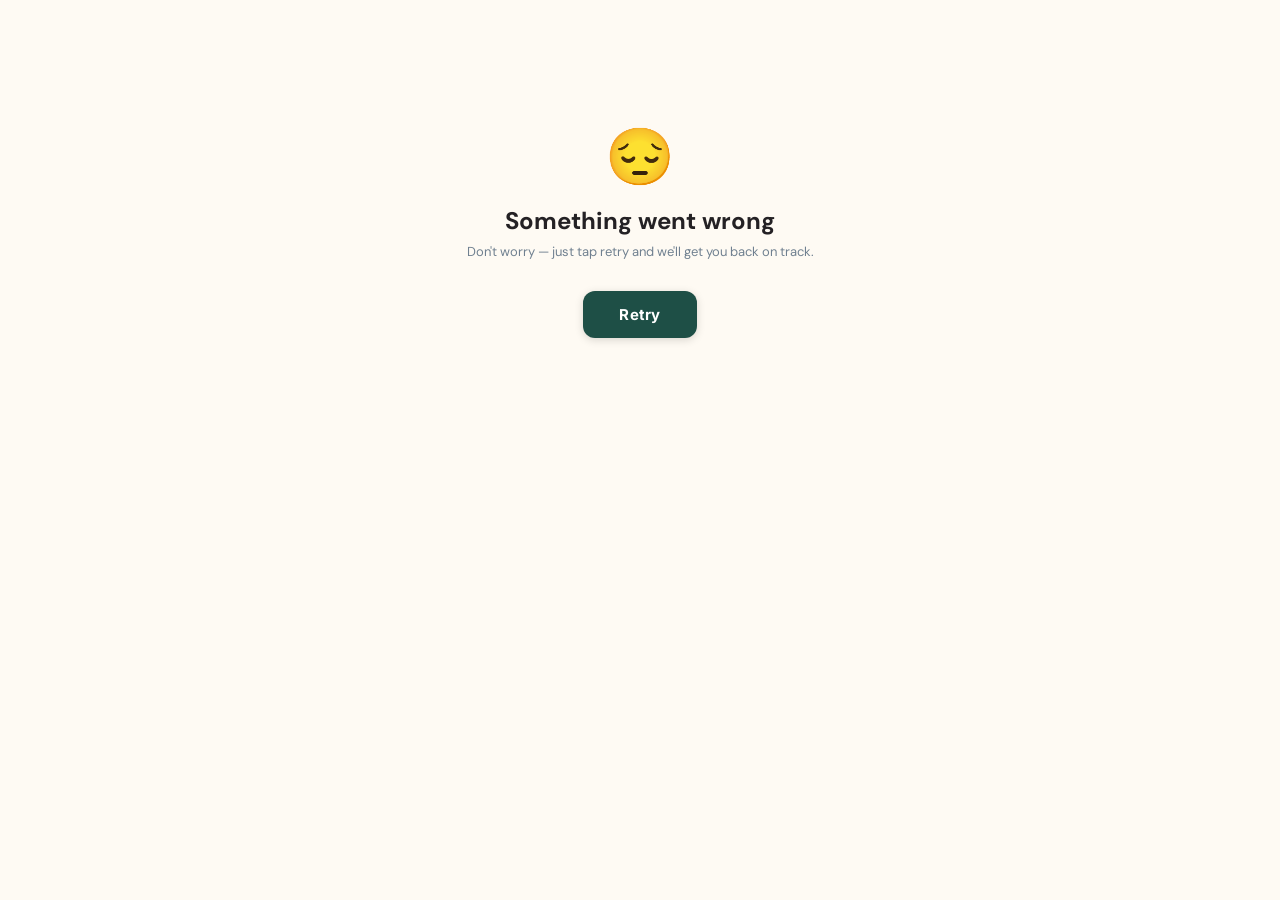
==== commit bd20a27b: "Bust challenge.js cache version" ====
--- a/index.html
+++ b/index.html
@@ -140,6 +140,7 @@
       <button class="nav-tab" id="nav-teams" onclick="App.navTo('teams')" style="display:none">Teams</button>
       <button class="nav-tab" id="nav-leaderboard" onclick="App.navTo('leaderboard')">Leaderboard</button>
       <button class="nav-tab" id="nav-payroll" onclick="App.navTo('payroll')" style="display:none">Payroll</button>
+      <button class="nav-tab" id="nav-challenge" onclick="App.navTo('challenge')" style="display:none">Challenge</button>
       <button class="nav-tab" id="nav-office" onclick="App.navTo('office')" style="display:none">Office</button>
     </nav>
   </header>
@@ -539,6 +540,21 @@
   </div>
 
   <!-- ════════════════════════════════════════════════
+       CHALLENGE PAGE
+       ════════════════════════════════════════════════ -->
+  <div id="challenge-page" style="display:none">
+    <div style="max-width:960px;margin:0 auto;padding:24px 0 80px">
+      <div style="display:flex;align-items:center;gap:16px;margin-bottom:24px">
+        <div>
+          <div style="font-family:'Neue Montreal','Inter',sans-serif;font-size:32px;font-weight:700;letter-spacing:-0.5px;color:var(--white)">Challenge</div>
+          <div style="font-size:12px;color:var(--silver-dim);margin-top:4px" id="challenge-subtitle"></div>
+        </div>
+      </div>
+      <div id="challenge-content"></div>
+    </div>
+  </div>
+
+  <!-- ════════════════════════════════════════════════
        ORDER NOTE MODAL
        ════════════════════════════════════════════════ -->
   <div id="order-note-modal" style="display:none;position:fixed;inset:0;z-index:2000;background:rgba(0,0,0,0.35);align-items:center;justify-content:center">
@@ -855,7 +871,8 @@
 <script src="js/teams-manager.js?v=20260305h"></script>
 <script src="js/render.js?v=20260312f"></script>
 <script src="js/orders.js?v=20260305h"></script>
-<script src="js/post-sale.js?v=20260311a"></script>
+<script src="js/post-sale.js?v=20260312a"></script>
+<script src="js/challenge.js?v=20260407b"></script>
 <script src="js/app.js?v=20260311a"></script>
 
 </body>
